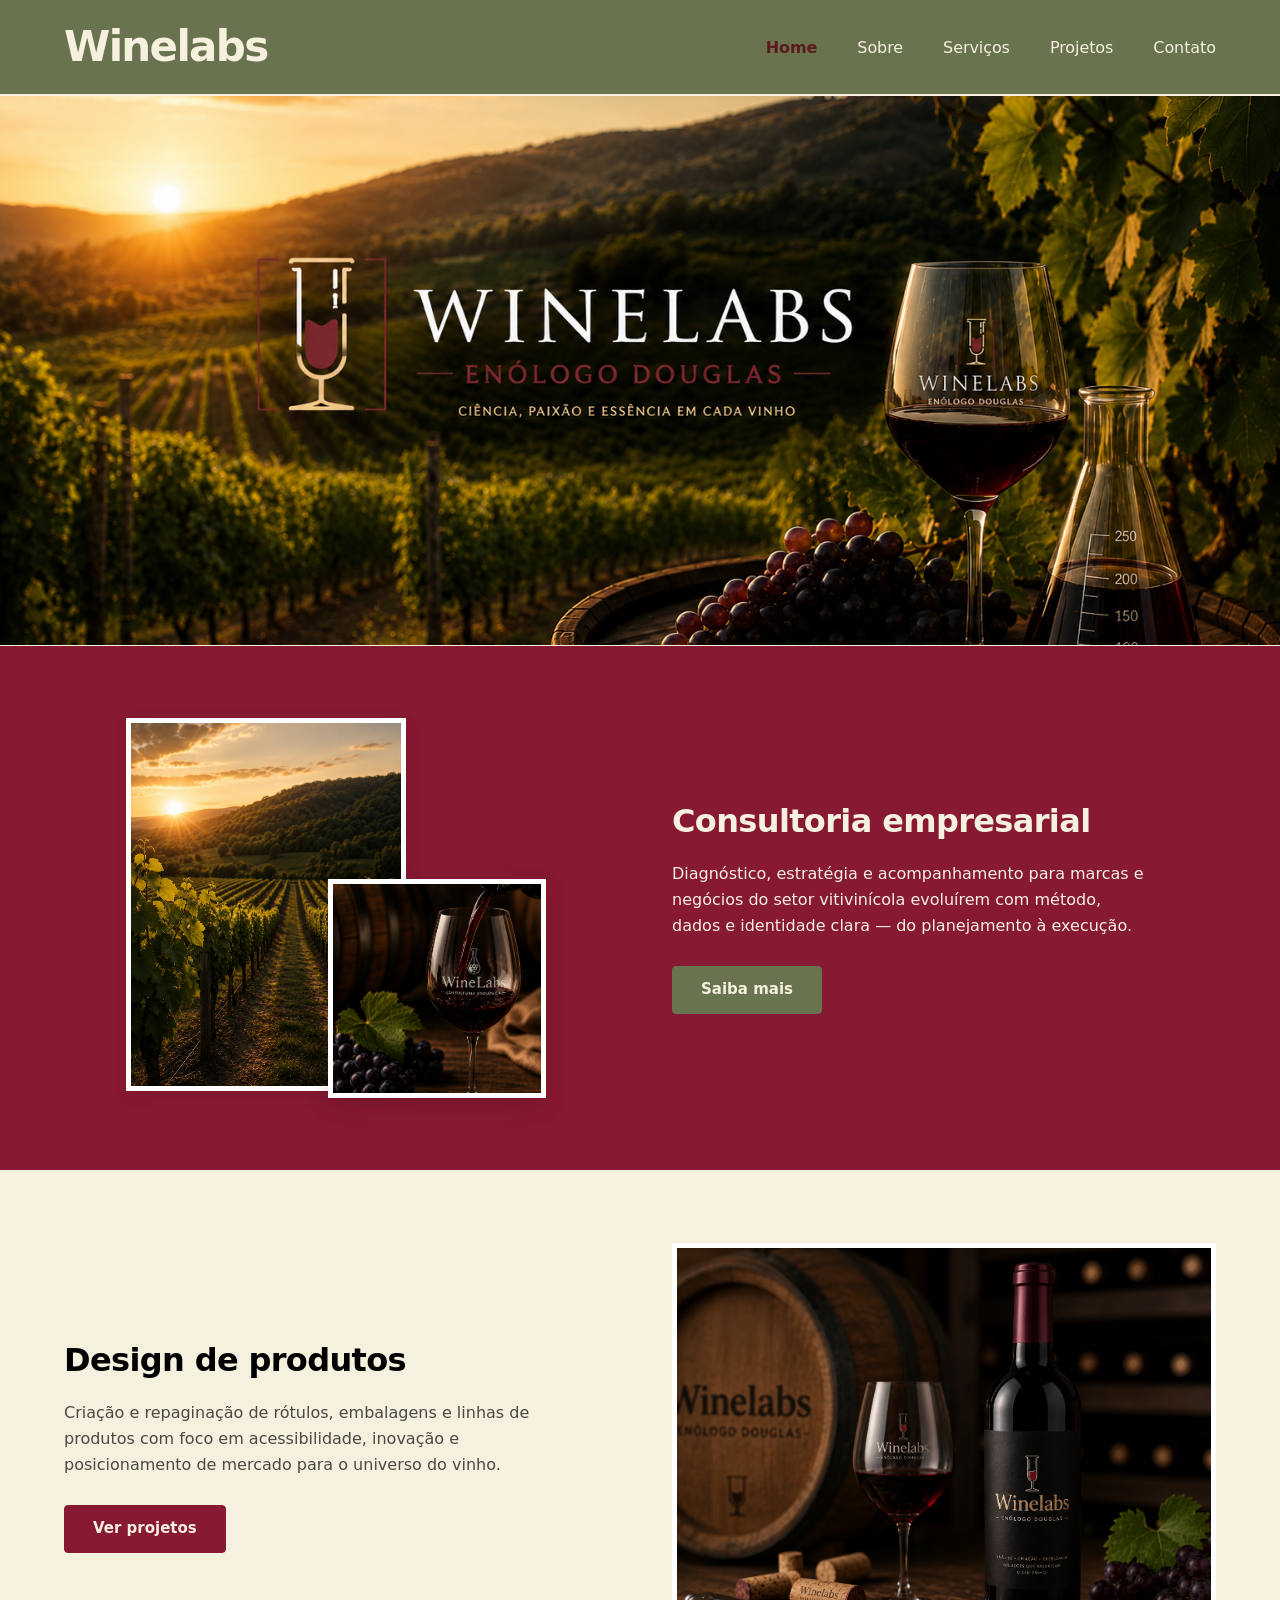
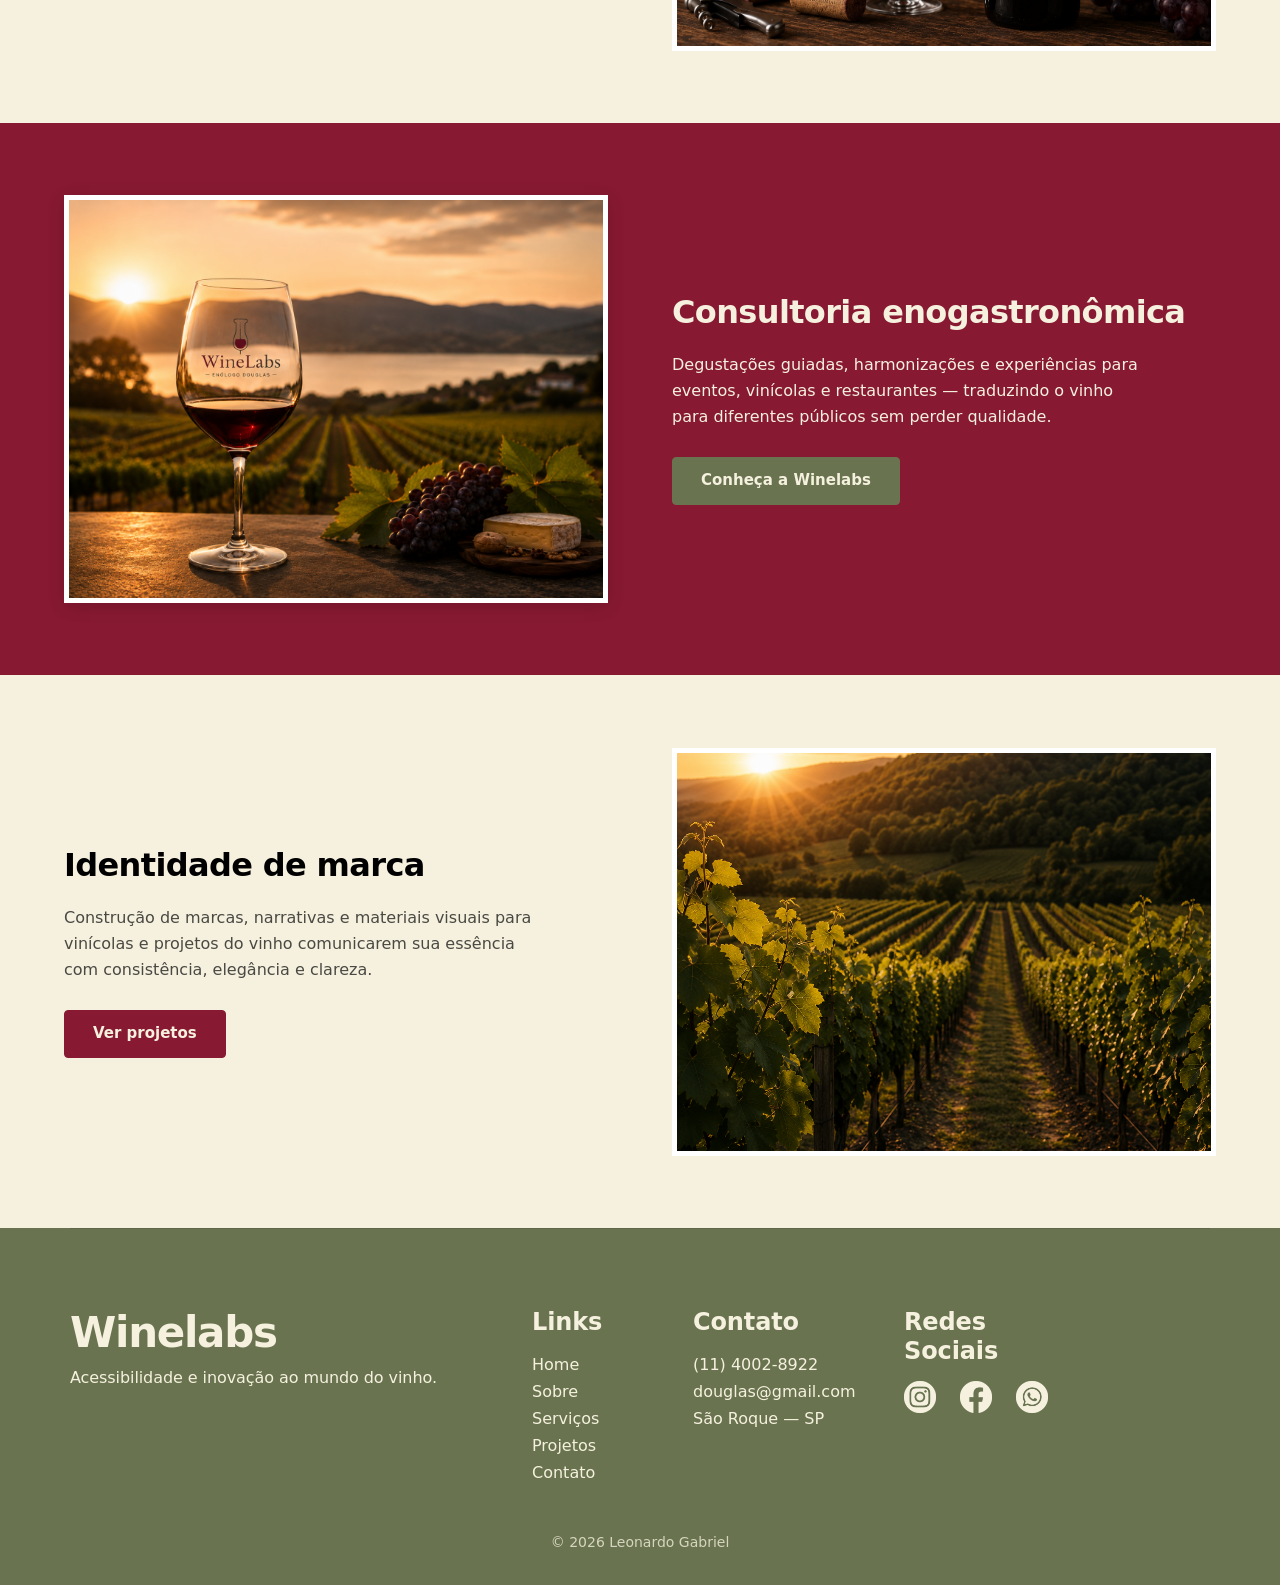
==== index.html @ d9333e01 "Ajustes" ====
<!DOCTYPE html>
<html lang="pt-BR">

<head>
    <meta charset="UTF-8">
    <meta name="viewport" content="width=device-width, initial-scale=1.0">
    
    <title>Winelabs</title>
    <link rel="icon" href="recursos/icones/favicon-winelabs.svg">
    <link rel="stylesheet" href="estilos/geral.css">
    <link rel="stylesheet" href="estilos/cabecalho-rodape.css">
    <link rel="stylesheet" href="estilos/inicio.css">
</head>

<body>
    <header class="cabecalho">
        <h1 class="cabecalho-logo">
            <a href="index.html">Winelabs</a>
        </h1>
        <nav class="cabecalho-menu">
            <ul class="lista-menu">
                <li><a href="index.html" aria-current="page">Home</a></li>
                <li><a href="paginas/sobre.html">Sobre</a></li>
                <li><a href="paginas/servicos.html">Serviços</a></li>
                <li><a href="paginas/projetos.html">Projetos</a></li>
                <li><a href="paginas/contato.html">Contato</a></li>
            </ul>
        </nav>
    </header>

    <main class="conteudo-principal pagina-inicial">
        <figure class="imagem-destaque">
            <img src="recursos/imagens/destaque-vinhedo-winelabs.png"
                alt="Vinhedo ao pôr do sol com taça de vinho, uvas e marca Winelabs">
        </figure>

        <section class="bloco-inicio bloco-vinho">
            <div class="bloco-interno">
                <div class="imagens-sobrepostas">
                    <img class="imagem-fundo" src="recursos/imagens/vinhedo-por-do-sol.png"
                        alt="Paisagem de vinhedos">
                    <img class="imagem-frente" src="recursos/imagens/vinho-tinto-servido-na-taca.png"
                        alt="Vinho tinto sendo servido em uma taça">
                </div>
                <div class="texto-inicio">
                    <h2 class="titulo-inicio">Consultoria empresarial</h2>
                    <p>Diagnóstico, estratégia e acompanhamento para marcas e negócios do setor vitivinícola evoluírem
                        com
                        método, dados e identidade clara — do planejamento à execução.</p>
                    <a href="paginas/servicos.html" class="botao-inicio">Saiba mais</a>
                </div>
            </div>
        </section>

        <section class="bloco-inicio bloco-claro">
            <div class="bloco-interno bloco-invertido">
                <div class="texto-inicio">
                    <h2 class="titulo-inicio">Design de produtos</h2>
                    <p>Criação e repaginação de rótulos, embalagens e linhas de produtos com foco em acessibilidade,
                        inovação e posicionamento de mercado para o universo do vinho.</p>
                    <a href="paginas/projetos.html" class="botao-inicio">Ver projetos</a>
                </div>
                <figure class="imagem-unica">
                    <img src="recursos/imagens/garrafa-cabernet-taca-uvas.png"
                        alt="Garrafa de Cabernet Sauvignon com taça e uvas">
                </figure>
            </div>
        </section>

        <section class="bloco-inicio bloco-vinho">
            <div class="bloco-interno">
                <figure class="imagem-cartao">
                    <img src="recursos/imagens/taca-vinho-vinhedo-harmonizacao.png"
                        alt="Taça de vinho com uvas e queijo diante de um vinhedo">
                </figure>
                <div class="texto-inicio">
                    <h2 class="titulo-inicio">Consultoria enogastronômica</h2>
                    <p>Degustações guiadas, harmonizações e experiências para eventos, vinícolas e restaurantes —
                        traduzindo
                        o vinho para diferentes públicos sem perder qualidade.</p>
                    <a href="paginas/sobre.html" class="botao-inicio">Conheça a Winelabs</a>
                </div>
            </div>
        </section>

        <section class="bloco-inicio bloco-claro">
            <div class="bloco-interno bloco-invertido">
                <div class="texto-inicio">
                    <h2 class="titulo-inicio">Identidade de marca</h2>
                    <p>Construção de marcas, narrativas e materiais visuais para vinícolas e projetos do vinho
                        comunicarem
                        sua essência com consistência, elegância e clareza.</p>
                    <a href="paginas/projetos.html" class="botao-inicio">Ver projetos</a>
                </div>
                <figure class="imagem-unica">
                    <img src="recursos/imagens/vinhedo-por-do-sol.png" alt="Vinhedo ao pôr do sol">
                </figure>
            </div>
        </section>
    </main>

    <footer class="rodape">
        <div class="rodape-estrutura">
            <div class="rodape-conteudo">
                <p class="rodape-texto-empresa">Winelabs</p>
                <p class="rodape-frase">Acessibilidade e inovação ao mundo do vinho.</p>
            </div>

            <div class="rodape-menu">
                <nav class="rodape-coluna coluna-navegacao">
                    <div class="rodape-titulo-coluna">Links</div>
                    <ul class="rodape-lista-coluna">
                        <li><a href="index.html">Home</a></li>
                        <li><a href="paginas/sobre.html">Sobre</a></li>
                        <li><a href="paginas/servicos.html">Serviços</a></li>
                        <li><a href="paginas/projetos.html">Projetos</a></li>
                        <li><a href="paginas/contato.html">Contato</a></li>
                    </ul>
                </nav>

                <div class="rodape-coluna coluna-contato">
                    <div class="rodape-titulo-coluna">Contato</div>
                    <ul class="rodape-lista-coluna">
                        <li><a href="tel:+551140028922">(11) 4002-8922</a></li>
                        <li><a href="mailto:douglas@gmail.com">douglas@gmail.com</a></li>
                        <li>São Roque — SP</li>
                    </ul>
                </div>
                <div class="rodape-coluna coluna-redes">
                    <div class="rodape-titulo-coluna">Redes Sociais</div>
                    <div class="redes-sociais">
                        <a href="https://www.instagram.com/" target="_blank"
                            class="rede-social">
                            <img src="recursos/icones/instagram.png" alt="">
                        </a>
                        <a href="https://www.facebook.com/" target="_blank"
                            class="rede-social">
                            <img src="recursos/icones/facebook.png" alt="">
                        </a>
                        <a href="https://wa.me/5511999999999" target="_blank"
                            class="rede-social">
                            <img src="recursos/icones/whatsapp.png" alt="">
                        </a>
                    </div>
                </div>
            </div>
        </div>
        <p class="rodape-credito">&copy; 2026 Leonardo Gabriel</p>
    </footer>

</body>

</html>
---- estilos/geral.css ----
* {
    box-sizing: border-box;
    margin: 0;
    padding: 0;
}

body {
    font-family: system-ui, -apple-system, "Segoe UI", Roboto, "Helvetica Neue", Arial, sans-serif;
    color: #000000;
    line-height: 1.45;
    background-color: #F5F1DE;
}

.conteudo-principal {
    min-height: calc(100vh - 200px);
    display: flex;
    align-items: center;
    justify-content: center;
    padding: 40px 20px;
}
---- estilos/cabecalho-rodape.css ----
.cabecalho {
    display: flex;
    gap: 34px;
    align-items: center;
    padding: 24px 64px;
    width: 100%;
    border-bottom: 2px solid #F5F1DE;
    background-color: #697350;
    color: #F5F1DE;
}

.cabecalho-logo {
    flex: 1 0 0;
    font-weight: 900;
    font-size: 42px;
    letter-spacing: -1.68px;
    min-width: 0;
    line-height: 1.1;
}

.cabecalho-logo a {
    color: inherit;
    text-decoration: none;
}

.cabecalho-menu {
    flex-shrink: 0;
}

.lista-menu {
    display: flex;
    flex-wrap: wrap;
    gap: 40px;
    align-items: center;
    list-style: none;
    font-weight: 500;
    font-size: 16px;
    letter-spacing: -0.08px;
}

.lista-menu a {
    color: inherit;
    text-decoration: none;
    line-height: 1.45;
}

.lista-menu a:hover {
    color: #5c1a1a;
}

.lista-menu a[aria-current='page'] {
    font-weight: 600;
    color: #5c1a1a;
}

.rodape {
    display: flex;
    flex-direction: column;
    align-items: center;
    justify-content: center;
    gap: 48px;
    padding-bottom: 32px;
    padding-left: 64px;
    padding-right: 64px;
    width: 100%;
    background-color: #697350;
}

.rodape-estrutura {
    display: flex;
    flex: 0 1 auto;
    gap: 83px;
    align-items: flex-start;
    justify-content: center;
    width: fit-content;
    max-width: 100%;
    margin: 0 auto;
    padding-top: 80px;
    position: relative;
}

.rodape-estrutura::before {
    content: '';
    position: absolute;
    top: 0;
    left: 0;
    right: 0;
    bottom: 0;
    border-top: 1px solid #0000001A;
    pointer-events: none;
}

.rodape-conteudo {
    display: flex;
    flex-direction: column;
    gap: 8px;
    align-items: flex-start;
    flex-shrink: 0;
    width: 379px;
    min-height: 100px;
}

.rodape-texto-empresa {
    font-weight: 600;
    font-size: 42px;
    color: #F5F1DE;
    letter-spacing: -1.28px;
    line-height: 1.2;
}

.rodape-frase {
    font-weight: 500;
    font-size: 16px;
    color: #F5F1DE;
    letter-spacing: -0.08px;
    line-height: 1.45;
}

.rodape-credito {
    font-weight: 500;
    font-size: 14px;
    color: rgba(245, 241, 222, 0.78);
    text-align: center;
    line-height: 1.45;
}

.rodape-menu {
    display: flex;
    gap: 31px;
    align-items: flex-start;
    flex-shrink: 0;
    width: 678px;
}

.rodape-coluna {
    display: flex;
    flex-direction: column;
    gap: 8px;
    align-items: flex-start;
    flex-shrink: 0;
}

.rodape-coluna.coluna-navegacao {
    width: 130px;
}

.rodape-coluna.coluna-contato {
    width: 180px;
    font-style: normal;
}

.rodape-coluna.coluna-redes {
    width: 150px;
}

.rodape-titulo-coluna {
    font-size: 24px;
    font-weight: 600;
    color: #F5F1DE;
    letter-spacing: -0.12px;
    padding-bottom: 8px;
    line-height: 1.2;
}

.rodape-lista-coluna {
    list-style: none;
    display: flex;
    flex-direction: column;
    gap: 4px;
    width: 100%;
}

.rodape-lista-coluna a {
    color: #F5F1DE;
    text-decoration: none;
    font-weight: 500;
    font-size: 16px;
    line-height: 1.45;
}

.rodape-lista-coluna a:hover {
    color: #5c1a1a;
}

.rodape-lista-coluna li {
    font-size: 16px;
    color: #F5F1DE;
    font-weight: 500;
    line-height: 1.45;
}

.redes-sociais {
    display: flex;
    gap: 24px;
    align-items: center;
}

.rede-social {
    position: relative;
    flex-shrink: 0;
    width: 32px;
    height: 32px;
    display: inline-block;
}

.rede-social img {
    width: 100%;
    height: 100%;
    object-fit: contain;
}

@media (max-width: 900px) {
    .cabecalho {
        flex-wrap: wrap;
        gap: 18px;
        padding: 20px 32px;
    }

    .cabecalho-logo {
        font-size: 36px;
        width: 100%;
        text-align: center;
    }

    .cabecalho-menu {
        width: 100%;
    }

    .lista-menu {
        flex-wrap: wrap;
        justify-content: center;
        gap: 18px;
        width: 100%;
    }

    .rodape {
        padding-left: 32px;
        padding-right: 32px;
        gap: 40px;
    }

    .rodape-estrutura {
        flex-direction: column;
        gap: 40px;
        align-items: center;
        width: 100%;
        padding-top: 56px;
    }

    .rodape-conteudo {
        width: 100%;
        max-width: 560px;
        align-items: center;
        text-align: center;
    }

    .rodape-menu {
        flex-direction: column;
        width: 100%;
        gap: 32px;
        align-items: center;
    }

    .rodape-coluna {
        width: 100%;
        align-items: center;
        text-align: center;
    }

    .rodape-coluna.coluna-navegacao,
    .rodape-coluna.coluna-contato,
    .rodape-coluna.coluna-redes {
        width: 100%;
    }
}

@media (max-width: 640px) {
    .cabecalho {
        padding: 16px 20px;
    }

    .cabecalho-logo {
        font-size: 28px;
    }

    .lista-menu {
        gap: 12px;
    }

    .rodape {
        padding-bottom: 24px;
    }

    .rodape-estrutura {
        padding-top: 40px;
    }

    .redes-sociais {
        gap: 16px;
    }

    .rede-social {
        width: 28px;
        height: 28px;
    }
}
---- estilos/inicio.css ----
.pagina-inicial {
    flex-direction: column;
    align-items: stretch;
    justify-content: flex-start;
    padding: 0;
    min-height: auto;
    gap: 0;
}

.imagem-destaque {
    width: 100%;
    margin: 0;
    border-bottom: 1px solid #F5F1DE;
    user-select: none;
    -webkit-user-select: none;
}

.imagem-destaque img {
    display: block;
    width: 100%;
    height: auto;
    aspect-ratio: 21 / 9;
    object-fit: cover;
    object-position: center 58%;
    -webkit-user-drag: none;
}

.bloco-inicio {
    width: 100%;
    padding: 72px 64px;
}

.bloco-vinho {
    background: #871932;
    border-bottom: 1px solid #F5F1DE;
}

.bloco-vinho .texto-inicio h2,
.bloco-vinho .texto-inicio p {
    color: #F5F1DE;
}

.bloco-claro .botao-inicio {
    background: #871932;
    color: #F5F1DE;
    border: 1px solid #871932;
}

.bloco-claro .botao-inicio:hover {
    background: #4a1515;
    border-color: #4a1515;
    color: #F5F1DE;
}

.bloco-vinho .botao-inicio {
    background: #697350;
    color: #F5F1DE;
    border: 1px solid #697350;
}

.bloco-vinho .botao-inicio:hover {
    background: #556042;
    border-color: #556042;
    color: #F5F1DE;
}

.bloco-vinho .imagem-frente {
    border-color: #ffffff;
}

.bloco-vinho .imagem-cartao {
    background: #ffffff;
    box-shadow: 0 4px 16px rgba(0, 0, 0, 0.15);
}

.bloco-claro {
    background: #F5F1DE;
}

.bloco-interno {
    display: grid;
    grid-template-columns: 1fr 1fr;
    gap: 64px;
    align-items: center;
    max-width: 1200px;
    margin: 0 auto;
}

.bloco-invertido .texto-inicio {
    order: -1;
}

.texto-inicio h2,
.texto-inicio .titulo-inicio {
    font-size: 32px;
    font-weight: 700;
    line-height: 1.25;
    margin-bottom: 20px;
    letter-spacing: -0.02em;
}

.texto-inicio p {
    font-size: 16px;
    line-height: 1.6;
    color: #000000B3;
    margin-bottom: 28px;
    max-width: 480px;
}

.botao-inicio {
    display: inline-block;
    padding: 12px 28px;
    font-family: system-ui, -apple-system, "Segoe UI", Roboto, "Helvetica Neue", Arial, sans-serif;
    font-size: 15px;
    font-weight: 600;
    text-decoration: none;
    border-radius: 4px;
    transition: background 0.2s, color 0.2s, border-color 0.2s;
}

.imagens-sobrepostas {
    position: relative;
    min-height: 380px;
    max-width: 420px;
    justify-self: center;
    width: 100%;
}

.imagem-fundo {
    display: block;
    width: 72%;
    max-width: 280px;
    aspect-ratio: 3 / 4;
    object-fit: cover;
    background: #d8d8d8;
    border: 5px solid #ffffff;
    box-shadow: 0 4px 16px rgba(0, 0, 0, 0.08);
}

.imagem-frente {
    position: absolute;
    right: 0;
    bottom: 0;
    width: 52%;
    max-width: 220px;
    aspect-ratio: 1;
    object-fit: cover;
    background: #d0d0d0;
    border: 5px solid #ffffff;
    box-shadow: 0 8px 24px rgba(0, 0, 0, 0.12);
}

.imagem-unica {
    margin: 0;
    background: #ffffff;
    border: 5px solid #ffffff;
    aspect-ratio: 4 / 3;
    display: flex;
    align-items: center;
    justify-content: center;
    overflow: hidden;
}

.imagem-unica img {
    width: 100%;
    height: 100%;
    object-fit: cover;
}

.imagem-cartao {
    margin: 0;
    background: #ffffff;
    border: 5px solid #ffffff;
    box-shadow: 0 2px 12px rgba(0, 0, 0, 0.06);
    aspect-ratio: 4 / 3;
    display: flex;
    align-items: center;
    justify-content: center;
    overflow: hidden;
}

.imagem-cartao img {
    width: 100%;
    height: 100%;
    object-fit: cover;
    object-position: center 42%;
}

@media (max-width: 900px) {
    .bloco-inicio {
        padding: 48px 32px;
    }

    .bloco-interno {
        grid-template-columns: 1fr;
        gap: 40px;
    }

    .bloco-invertido .texto-inicio {
        order: 0;
    }

    .imagens-sobrepostas {
        min-height: 320px;
        max-width: 420px;
    }

    .texto-inicio p {
        max-width: none;
    }
}

@media (max-width: 640px) {
    .bloco-inicio {
        padding: 40px 20px;
    }

    .texto-inicio h2,
    .texto-inicio .titulo-inicio {
        font-size: 26px;
    }
}
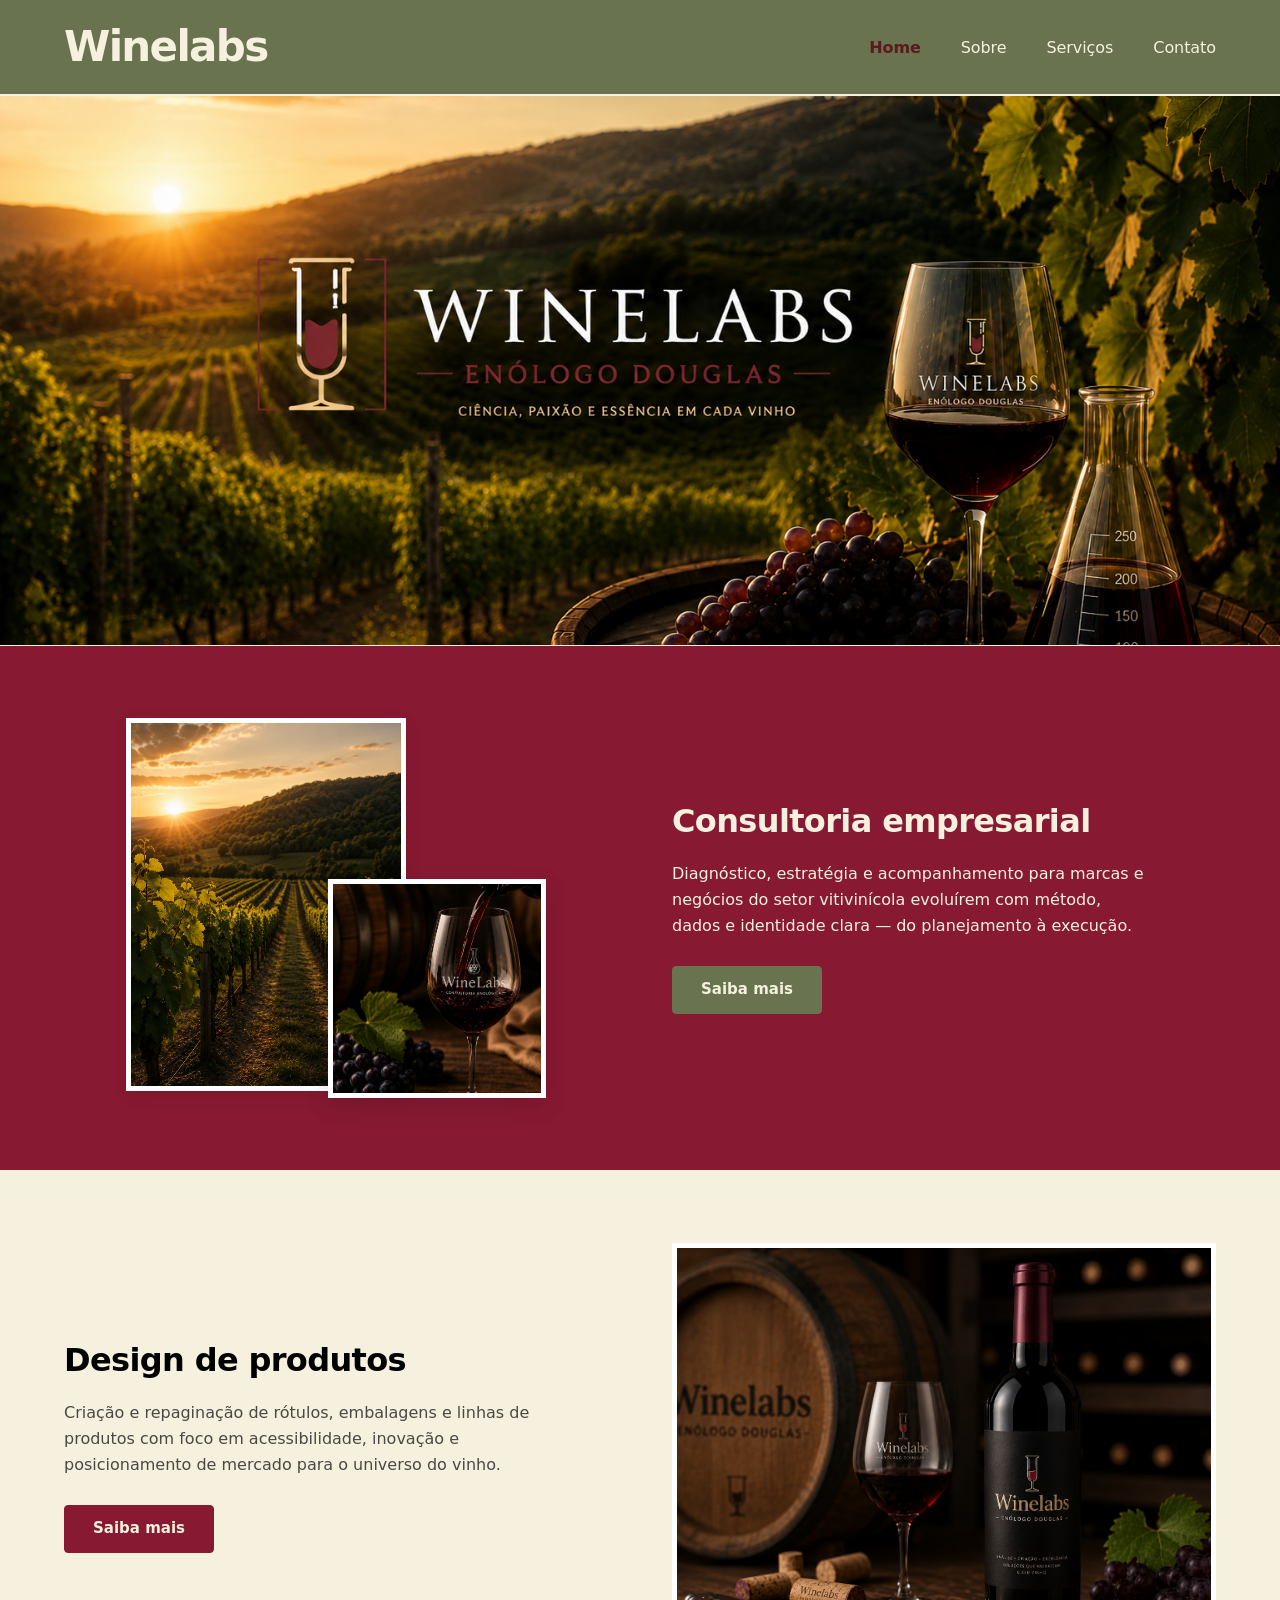
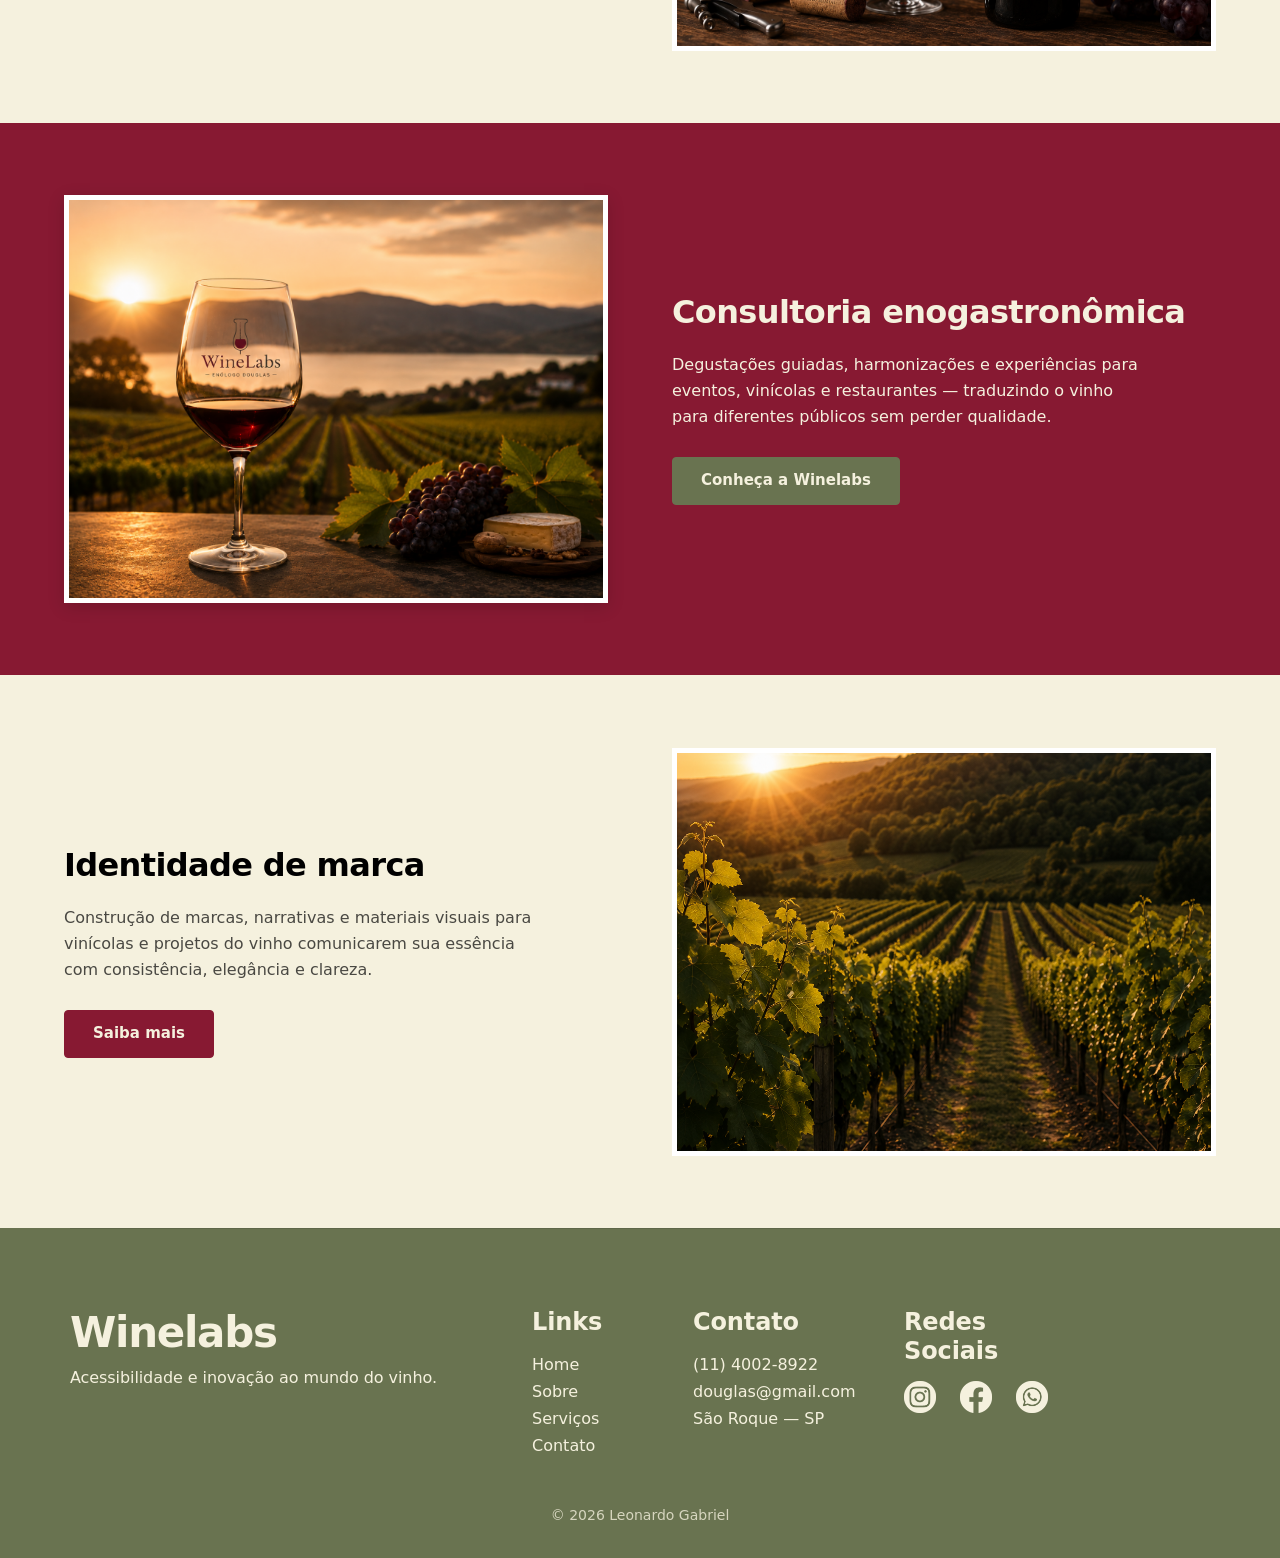
==== commit 92471af9: "Ajustes" ====
--- a/index.html
+++ b/index.html
@@ -4,7 +4,6 @@
 <head>
     <meta charset="UTF-8">
     <meta name="viewport" content="width=device-width, initial-scale=1.0">
-    
     <title>Winelabs</title>
     <link rel="icon" href="recursos/icones/favicon-winelabs.svg">
     <link rel="stylesheet" href="estilos/geral.css">
@@ -22,7 +21,6 @@
                 <li><a href="index.html" aria-current="page">Home</a></li>
                 <li><a href="paginas/sobre.html">Sobre</a></li>
                 <li><a href="paginas/servicos.html">Serviços</a></li>
-                <li><a href="paginas/projetos.html">Projetos</a></li>
                 <li><a href="paginas/contato.html">Contato</a></li>
             </ul>
         </nav>
@@ -58,7 +56,7 @@
                     <h2 class="titulo-inicio">Design de produtos</h2>
                     <p>Criação e repaginação de rótulos, embalagens e linhas de produtos com foco em acessibilidade,
                         inovação e posicionamento de mercado para o universo do vinho.</p>
-                    <a href="paginas/projetos.html" class="botao-inicio">Ver projetos</a>
+                    <a href="paginas/servicos.html" class="botao-inicio">Saiba mais</a>
                 </div>
                 <figure class="imagem-unica">
                     <img src="recursos/imagens/garrafa-cabernet-taca-uvas.png"
@@ -90,7 +88,7 @@
                     <p>Construção de marcas, narrativas e materiais visuais para vinícolas e projetos do vinho
                         comunicarem
                         sua essência com consistência, elegância e clareza.</p>
-                    <a href="paginas/projetos.html" class="botao-inicio">Ver projetos</a>
+                    <a href="paginas/servicos.html" class="botao-inicio">Saiba mais</a>
                 </div>
                 <figure class="imagem-unica">
                     <img src="recursos/imagens/vinhedo-por-do-sol.png" alt="Vinhedo ao pôr do sol">
@@ -113,7 +111,6 @@
                         <li><a href="index.html">Home</a></li>
                         <li><a href="paginas/sobre.html">Sobre</a></li>
                         <li><a href="paginas/servicos.html">Serviços</a></li>
-                        <li><a href="paginas/projetos.html">Projetos</a></li>
                         <li><a href="paginas/contato.html">Contato</a></li>
                     </ul>
                 </nav>
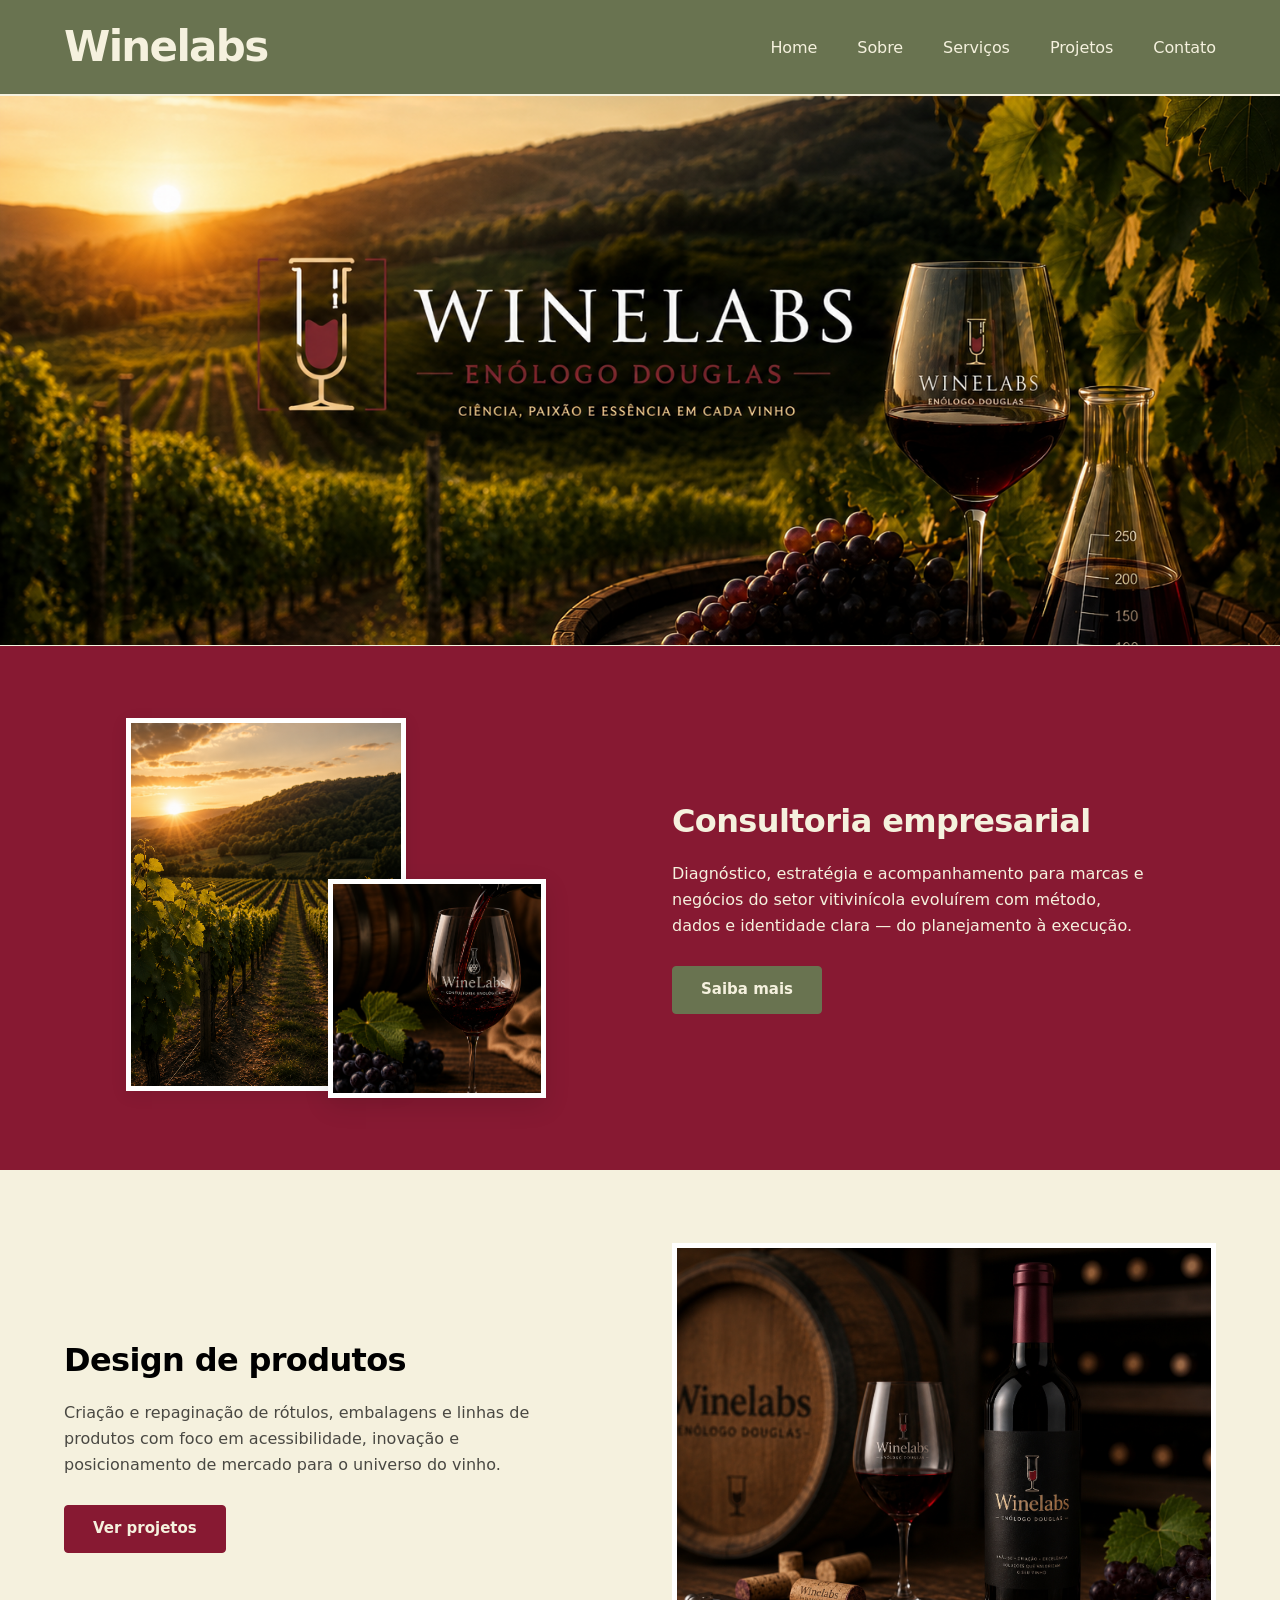
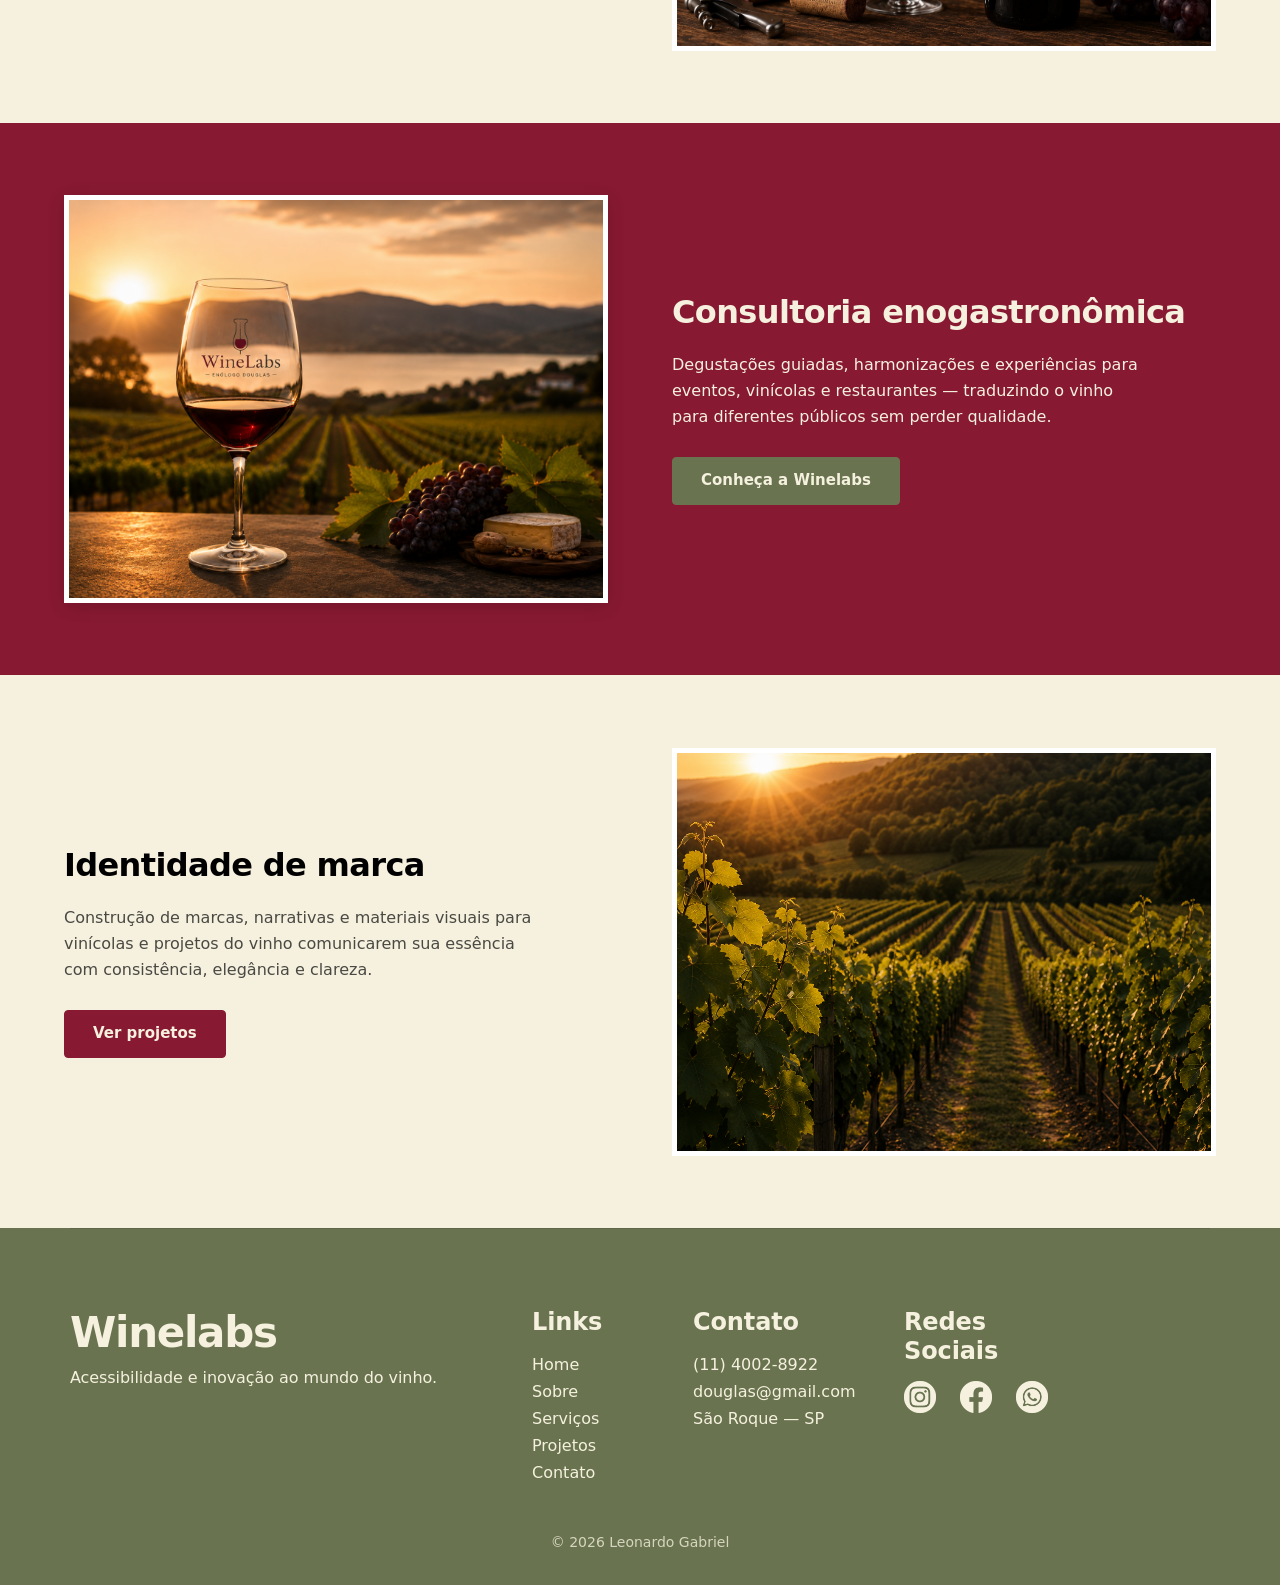
==== commit 4a2f08b6: "Atualização de imagens e textos" ====
--- a/index.html
+++ b/index.html
@@ -4,6 +4,7 @@
 <head>
     <meta charset="UTF-8">
     <meta name="viewport" content="width=device-width, initial-scale=1.0">
+    
     <title>Winelabs</title>
     <link rel="icon" href="recursos/icones/favicon-winelabs.svg">
     <link rel="stylesheet" href="estilos/geral.css">
@@ -18,9 +19,10 @@
         </h1>
         <nav class="cabecalho-menu">
             <ul class="lista-menu">
-                <li><a href="index.html" aria-current="page">Home</a></li>
+                <li><a href="index.html">Home</a></li>
                 <li><a href="paginas/sobre.html">Sobre</a></li>
                 <li><a href="paginas/servicos.html">Serviços</a></li>
+                <li><a href="paginas/projetos.html">Projetos</a></li>
                 <li><a href="paginas/contato.html">Contato</a></li>
             </ul>
         </nav>
@@ -56,7 +58,7 @@
                     <h2 class="titulo-inicio">Design de produtos</h2>
                     <p>Criação e repaginação de rótulos, embalagens e linhas de produtos com foco em acessibilidade,
                         inovação e posicionamento de mercado para o universo do vinho.</p>
-                    <a href="paginas/servicos.html" class="botao-inicio">Saiba mais</a>
+                    <a href="paginas/projetos.html" class="botao-inicio">Ver projetos</a>
                 </div>
                 <figure class="imagem-unica">
                     <img src="recursos/imagens/garrafa-cabernet-taca-uvas.png"
@@ -88,7 +90,7 @@
                     <p>Construção de marcas, narrativas e materiais visuais para vinícolas e projetos do vinho
                         comunicarem
                         sua essência com consistência, elegância e clareza.</p>
-                    <a href="paginas/servicos.html" class="botao-inicio">Saiba mais</a>
+                    <a href="paginas/projetos.html" class="botao-inicio">Ver projetos</a>
                 </div>
                 <figure class="imagem-unica">
                     <img src="recursos/imagens/vinhedo-por-do-sol.png" alt="Vinhedo ao pôr do sol">
@@ -111,6 +113,7 @@
                         <li><a href="index.html">Home</a></li>
                         <li><a href="paginas/sobre.html">Sobre</a></li>
                         <li><a href="paginas/servicos.html">Serviços</a></li>
+                        <li><a href="paginas/projetos.html">Projetos</a></li>
                         <li><a href="paginas/contato.html">Contato</a></li>
                     </ul>
                 </nav>
@@ -147,4 +150,4 @@
 
 </body>
 
-</html>
+</html>
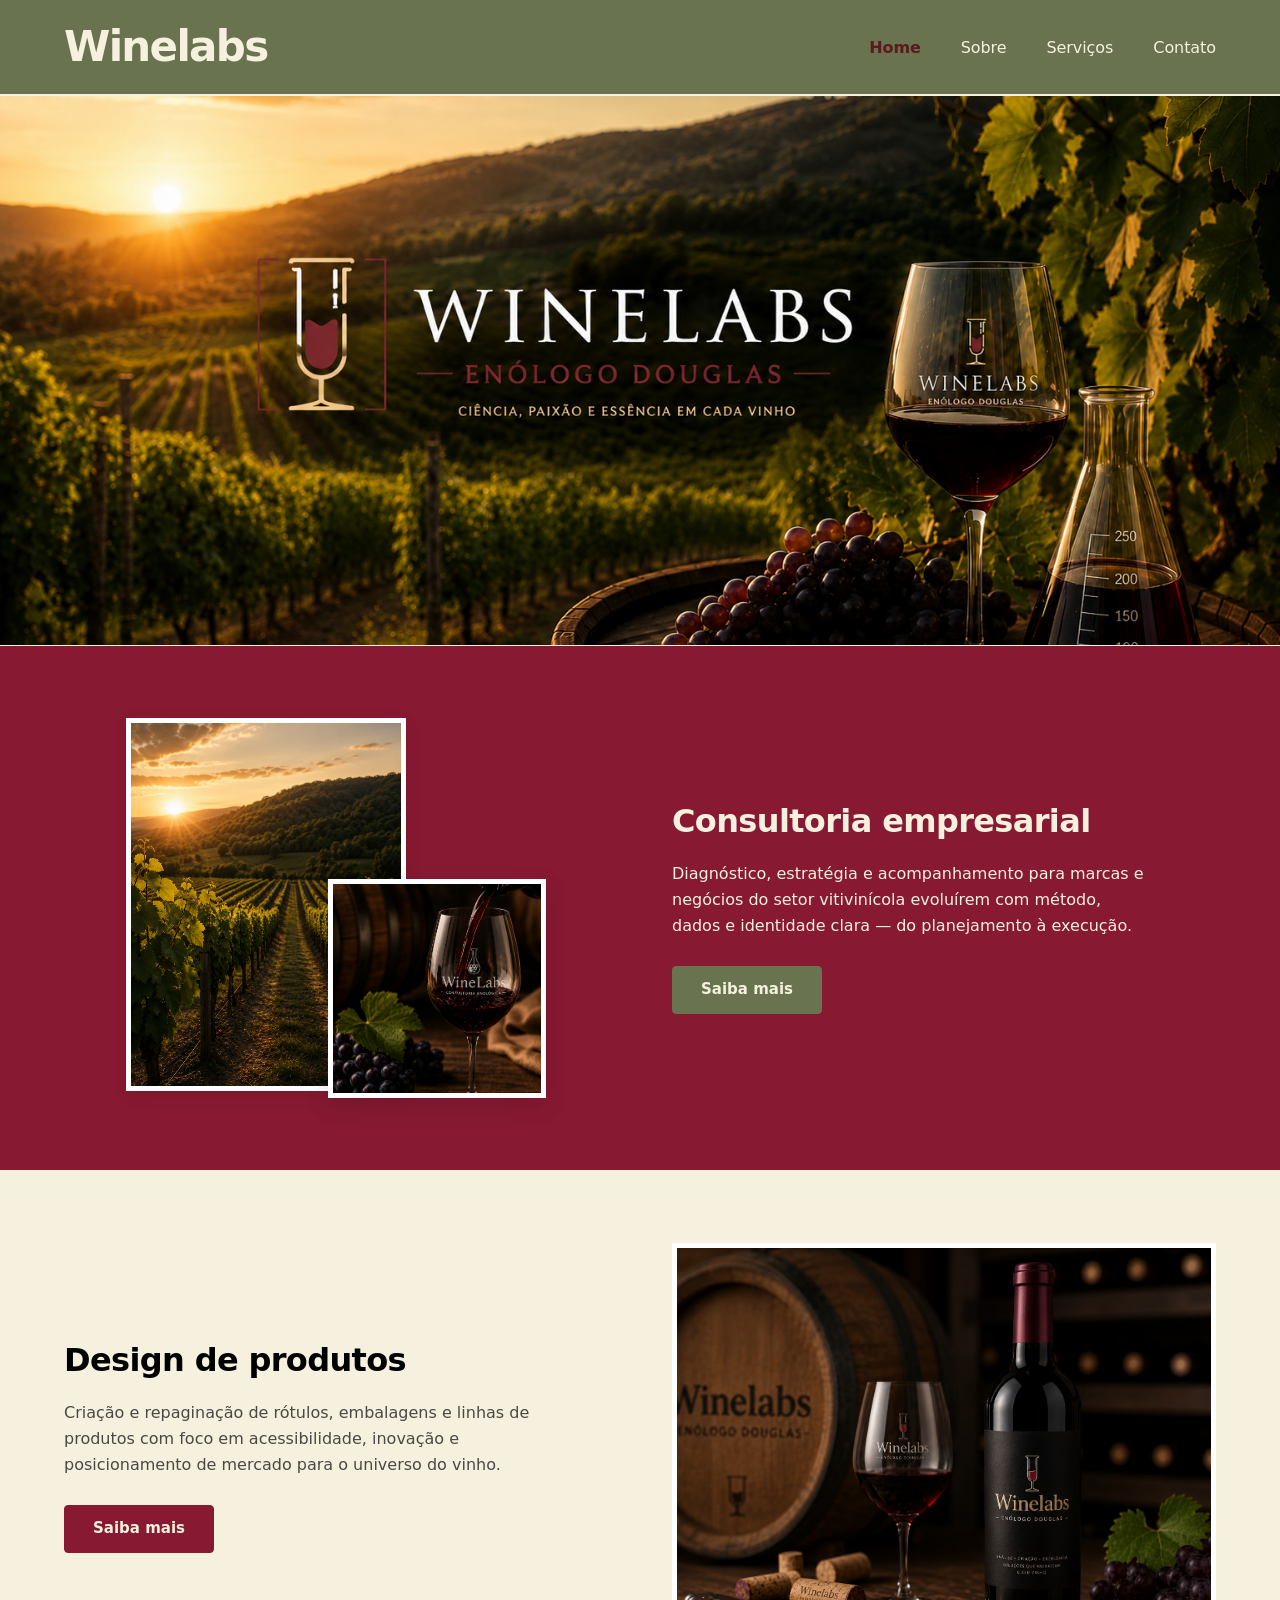
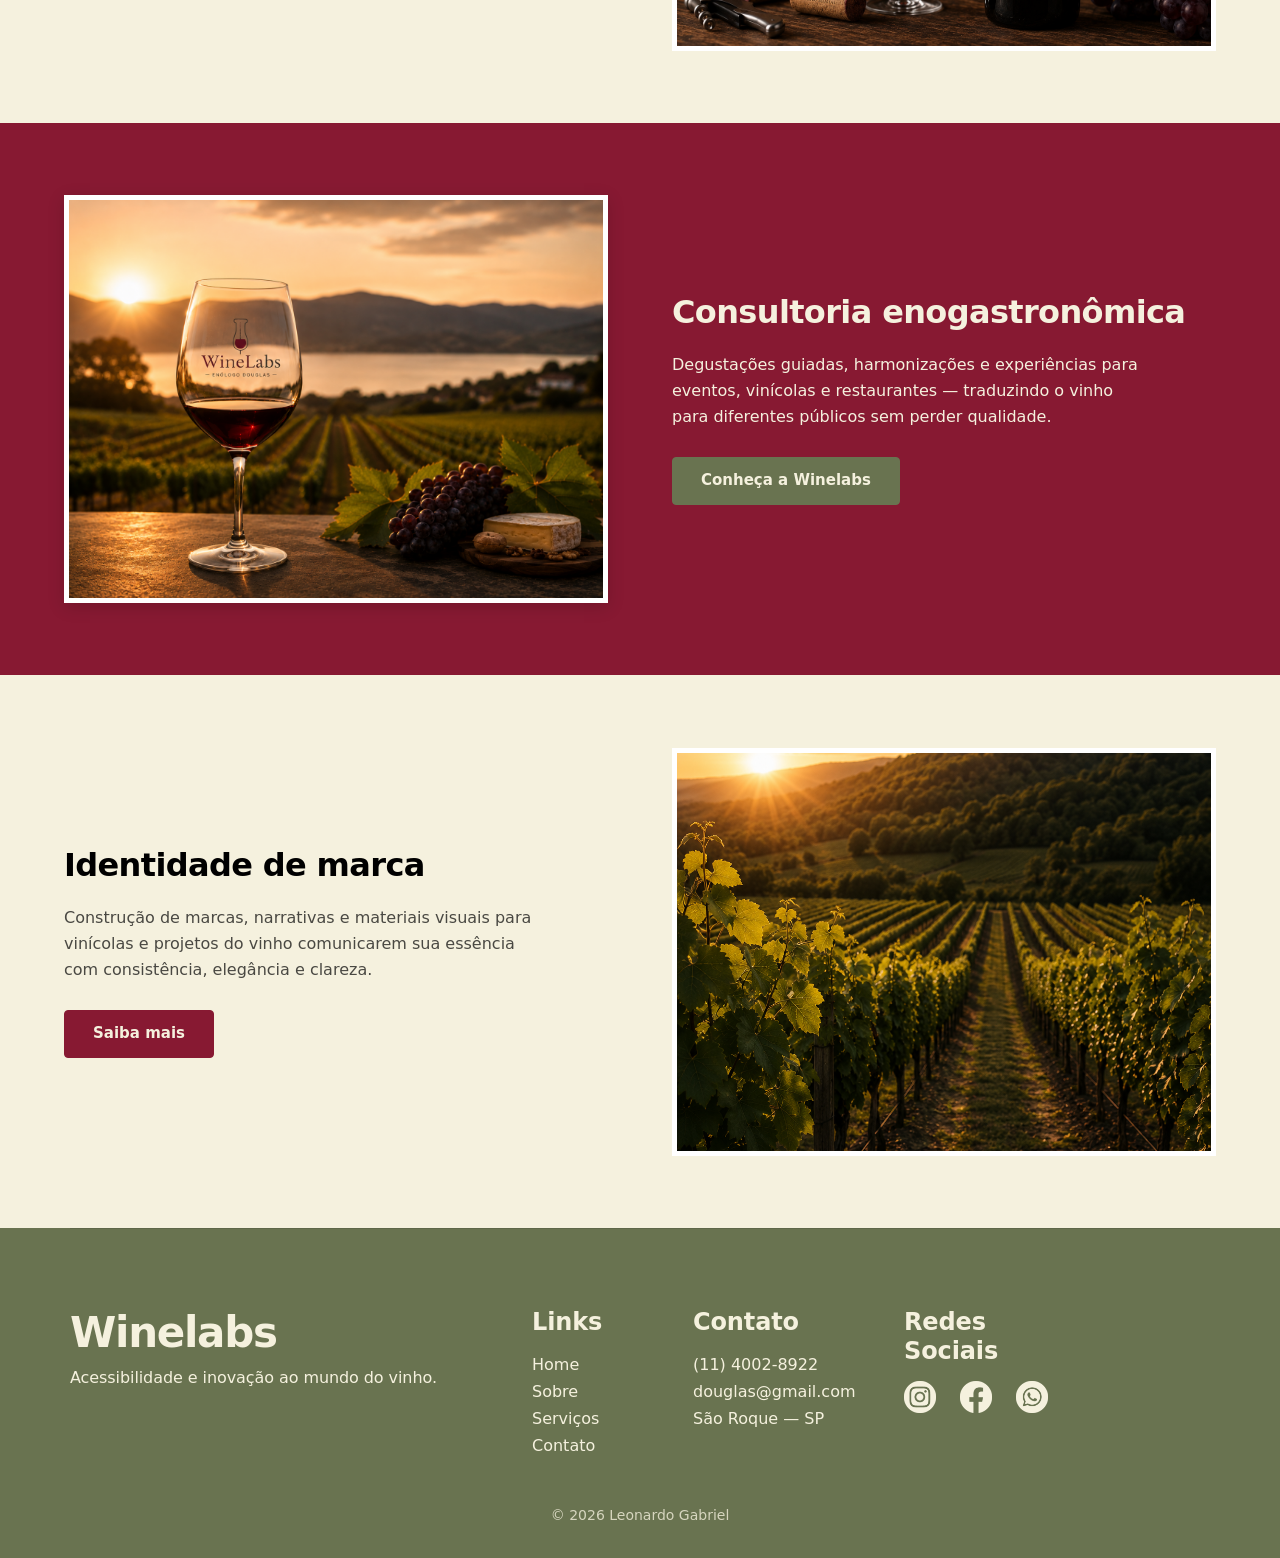
==== commit c2141f1e: "Merge branch 'feature/apresentacao' into feature/pagina-servicos" ====
--- a/index.html
+++ b/index.html
@@ -4,7 +4,6 @@
 <head>
     <meta charset="UTF-8">
     <meta name="viewport" content="width=device-width, initial-scale=1.0">
-    
     <title>Winelabs</title>
     <link rel="icon" href="recursos/icones/favicon-winelabs.svg">
     <link rel="stylesheet" href="estilos/geral.css">
@@ -19,10 +18,9 @@
         </h1>
         <nav class="cabecalho-menu">
             <ul class="lista-menu">
-                <li><a href="index.html">Home</a></li>
+                <li><a href="index.html" aria-current="page">Home</a></li>
                 <li><a href="paginas/sobre.html">Sobre</a></li>
                 <li><a href="paginas/servicos.html">Serviços</a></li>
-                <li><a href="paginas/projetos.html">Projetos</a></li>
                 <li><a href="paginas/contato.html">Contato</a></li>
             </ul>
         </nav>
@@ -58,7 +56,7 @@
                     <h2 class="titulo-inicio">Design de produtos</h2>
                     <p>Criação e repaginação de rótulos, embalagens e linhas de produtos com foco em acessibilidade,
                         inovação e posicionamento de mercado para o universo do vinho.</p>
-                    <a href="paginas/projetos.html" class="botao-inicio">Ver projetos</a>
+                    <a href="paginas/servicos.html" class="botao-inicio">Saiba mais</a>
                 </div>
                 <figure class="imagem-unica">
                     <img src="recursos/imagens/garrafa-cabernet-taca-uvas.png"
@@ -90,7 +88,7 @@
                     <p>Construção de marcas, narrativas e materiais visuais para vinícolas e projetos do vinho
                         comunicarem
                         sua essência com consistência, elegância e clareza.</p>
-                    <a href="paginas/projetos.html" class="botao-inicio">Ver projetos</a>
+                    <a href="paginas/servicos.html" class="botao-inicio">Saiba mais</a>
                 </div>
                 <figure class="imagem-unica">
                     <img src="recursos/imagens/vinhedo-por-do-sol.png" alt="Vinhedo ao pôr do sol">
@@ -113,7 +111,6 @@
                         <li><a href="index.html">Home</a></li>
                         <li><a href="paginas/sobre.html">Sobre</a></li>
                         <li><a href="paginas/servicos.html">Serviços</a></li>
-                        <li><a href="paginas/projetos.html">Projetos</a></li>
                         <li><a href="paginas/contato.html">Contato</a></li>
                     </ul>
                 </nav>
@@ -150,4 +147,4 @@
 
 </body>
 
-</html>+</html>
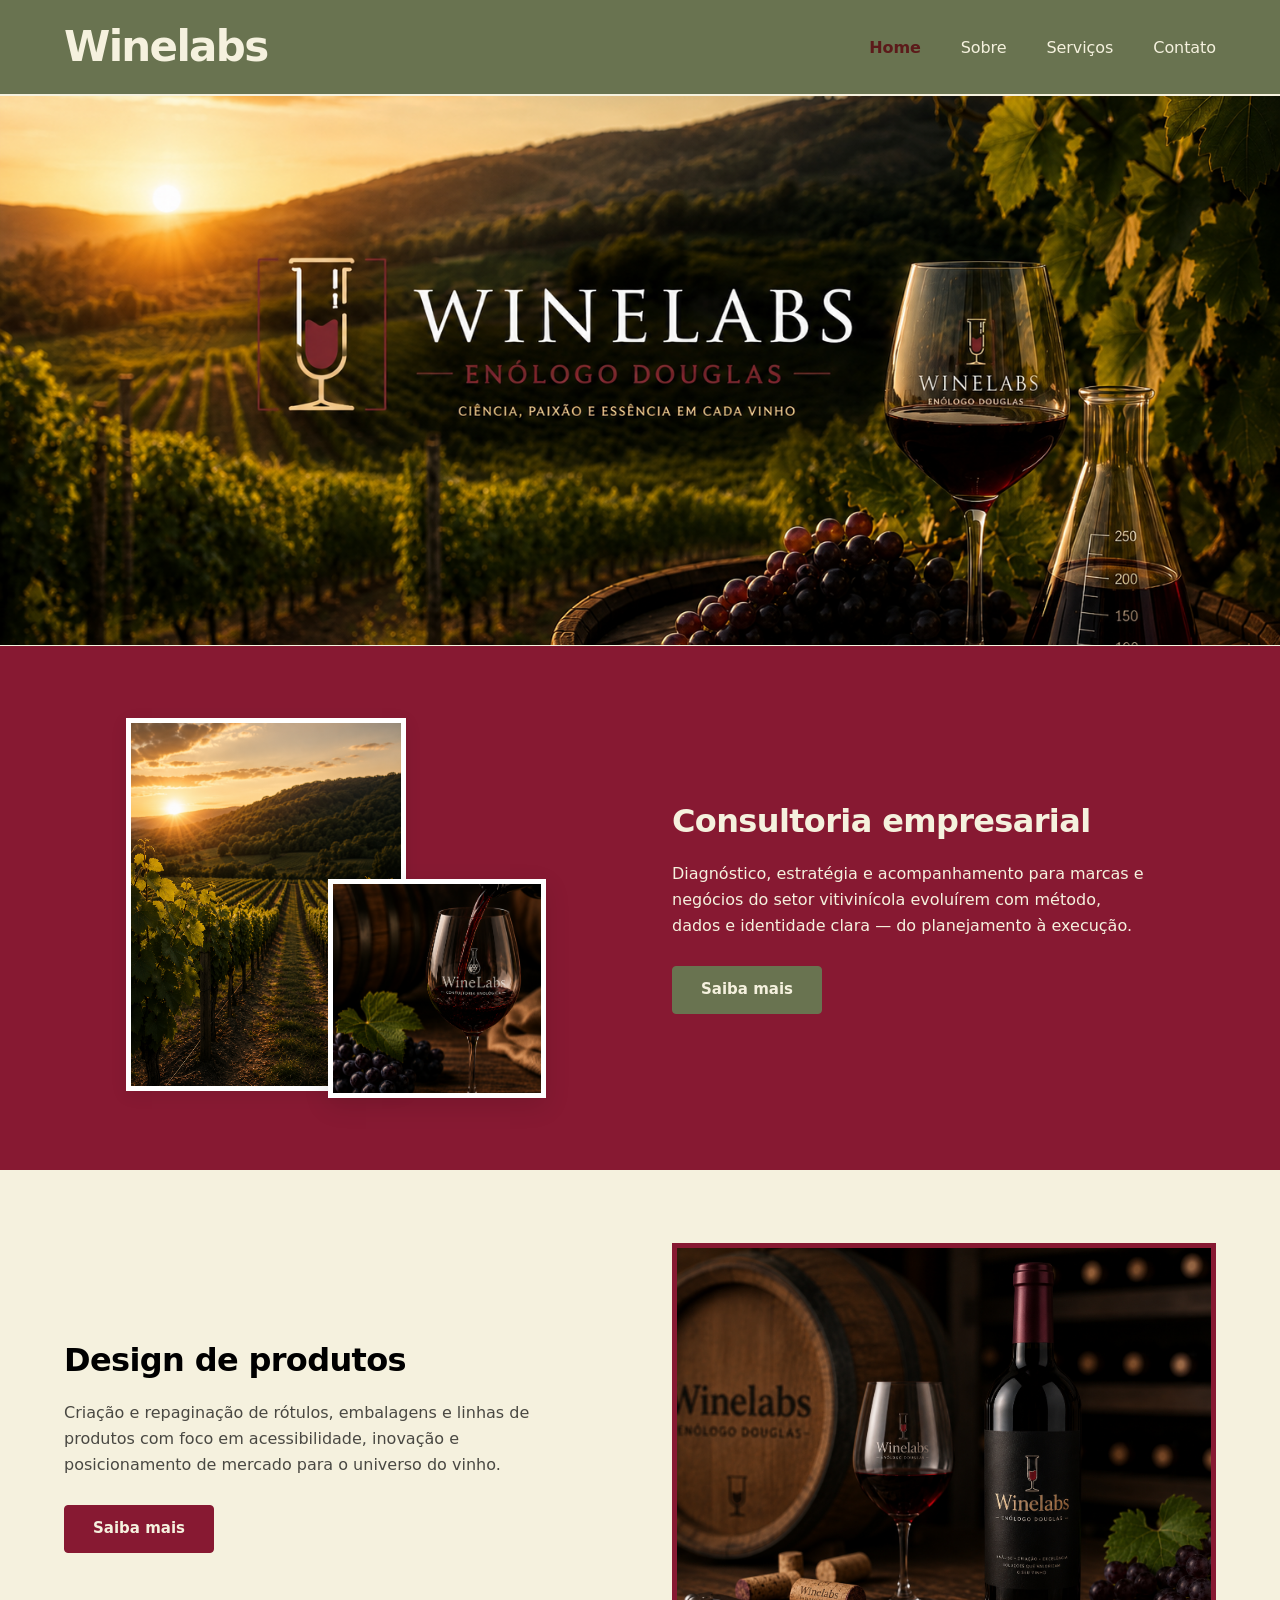
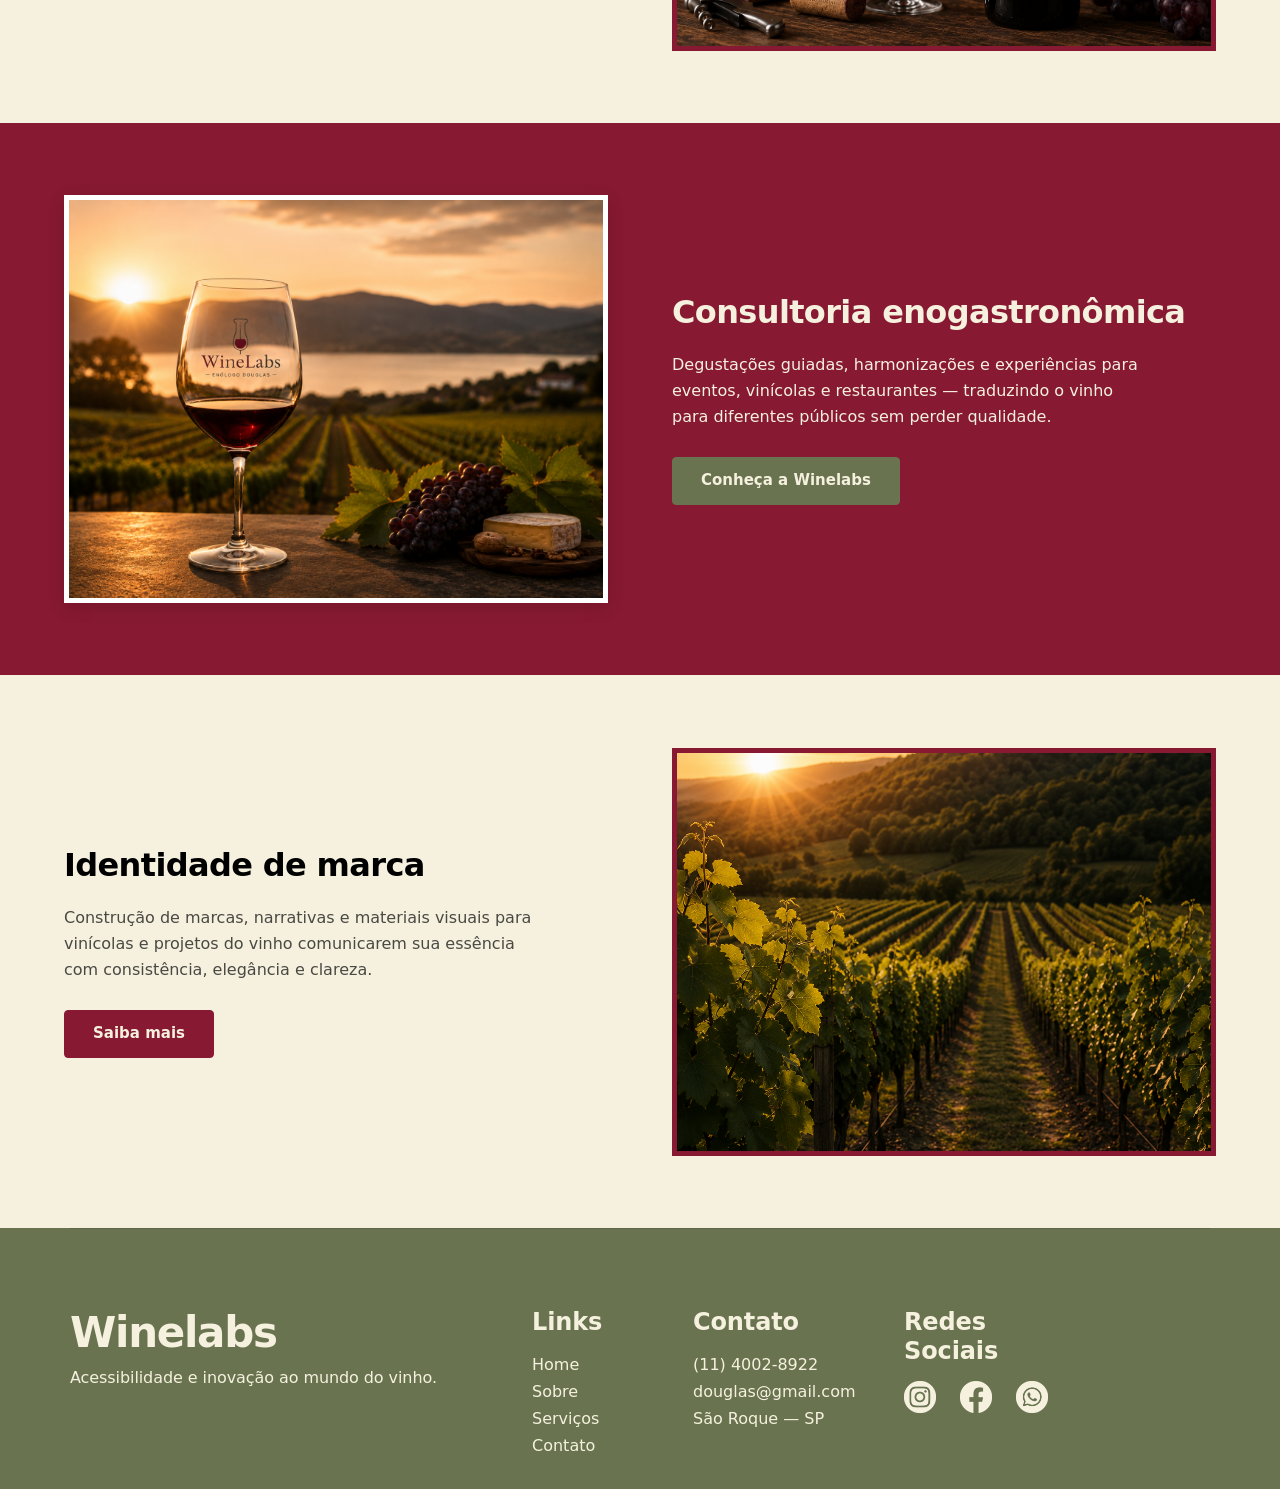
==== commit 280e4599: "Ajustes" ====
--- a/index.html
+++ b/index.html
@@ -142,7 +142,6 @@
                 </div>
             </div>
         </div>
-        <p class="rodape-credito">&copy; 2026 Leonardo Gabriel</p>
     </footer>
 
 </body>
--- a/estilos/inicio.css
+++ b/estilos/inicio.css
@@ -112,8 +112,7 @@
     padding: 12px 28px;
     font-family: system-ui, -apple-system, "Segoe UI", Roboto, "Helvetica Neue", Arial, sans-serif;
     font-size: 15px;
-    font-weight: 600;
-    text-decoration: none;
+    font-weight: 600;    text-decoration: none;
     border-radius: 4px;
     transition: background 0.2s, color 0.2s, border-color 0.2s;
 }
@@ -153,14 +152,13 @@
 .imagem-unica {
     margin: 0;
     background: #ffffff;
-    border: 5px solid #ffffff;
+    border: 5px solid #871932;
     aspect-ratio: 4 / 3;
     display: flex;
     align-items: center;
     justify-content: center;
     overflow: hidden;
 }
-
 .imagem-unica img {
     width: 100%;
     height: 100%;
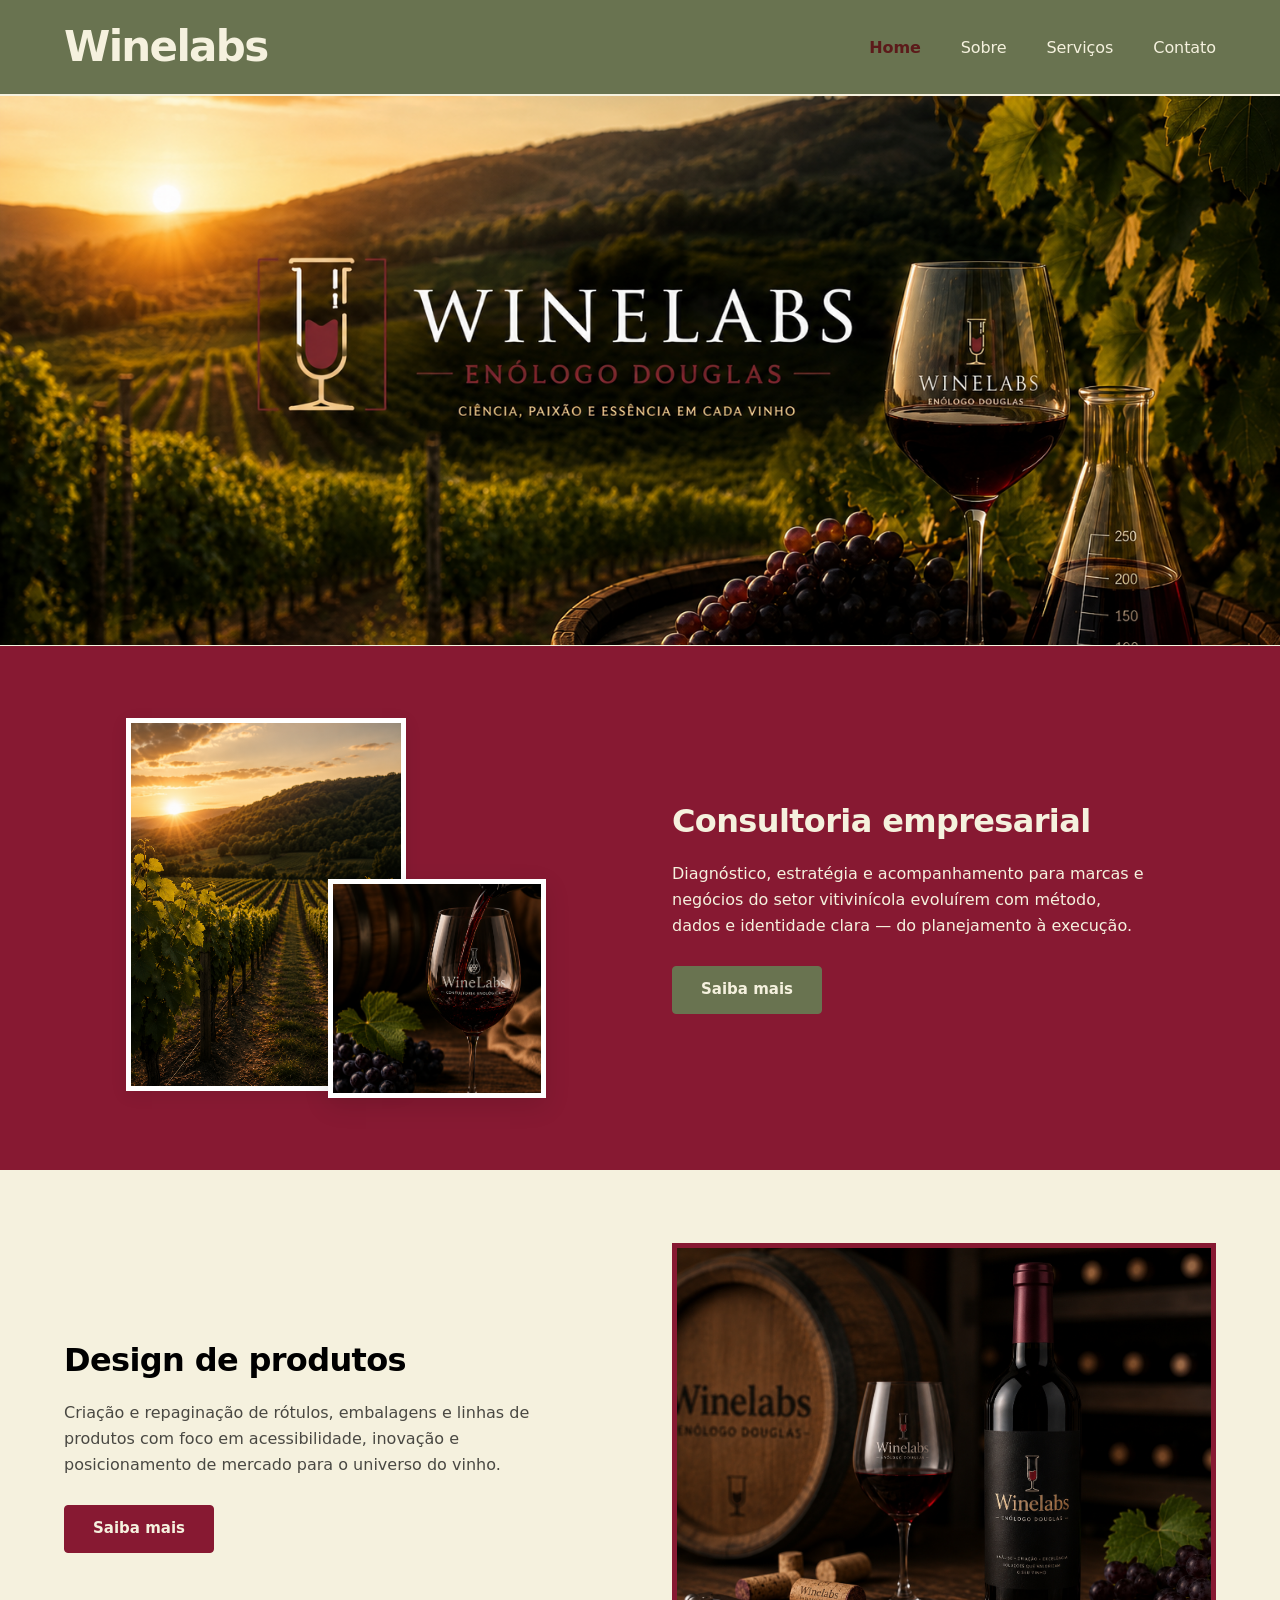
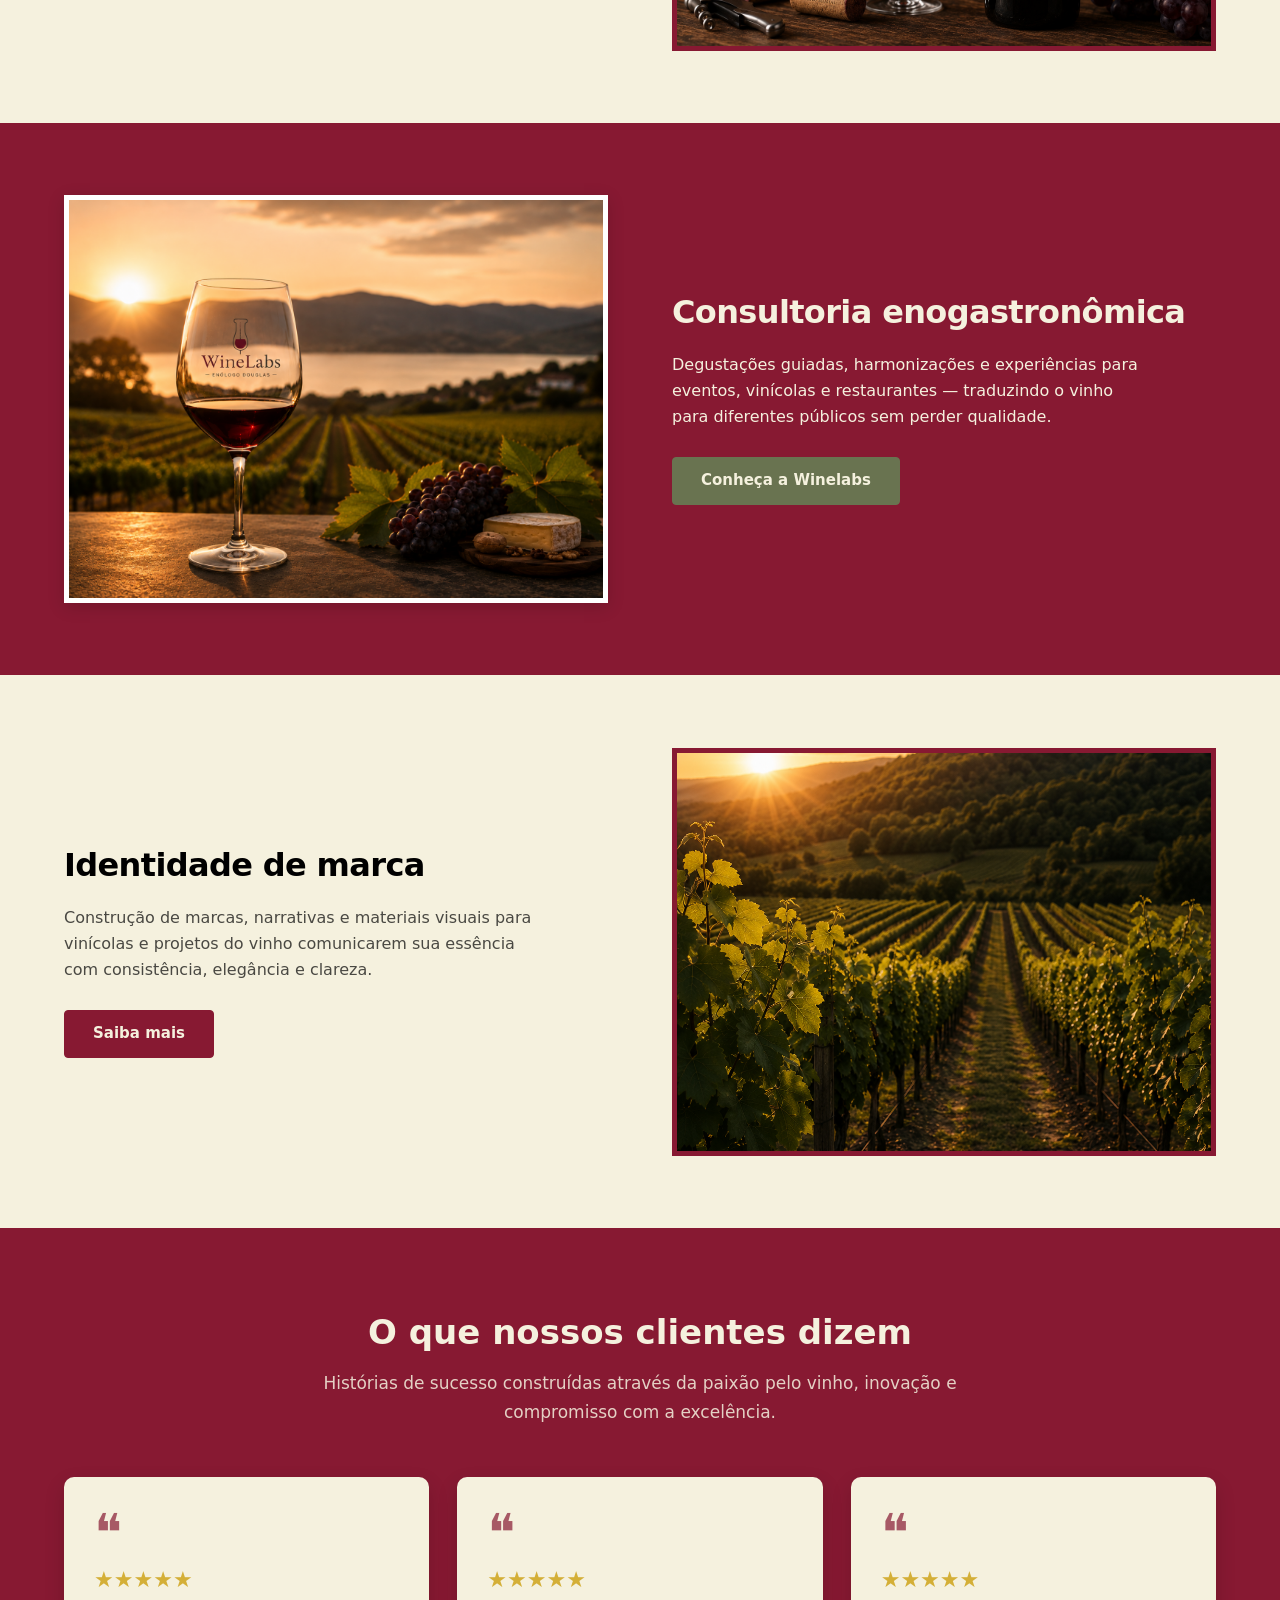
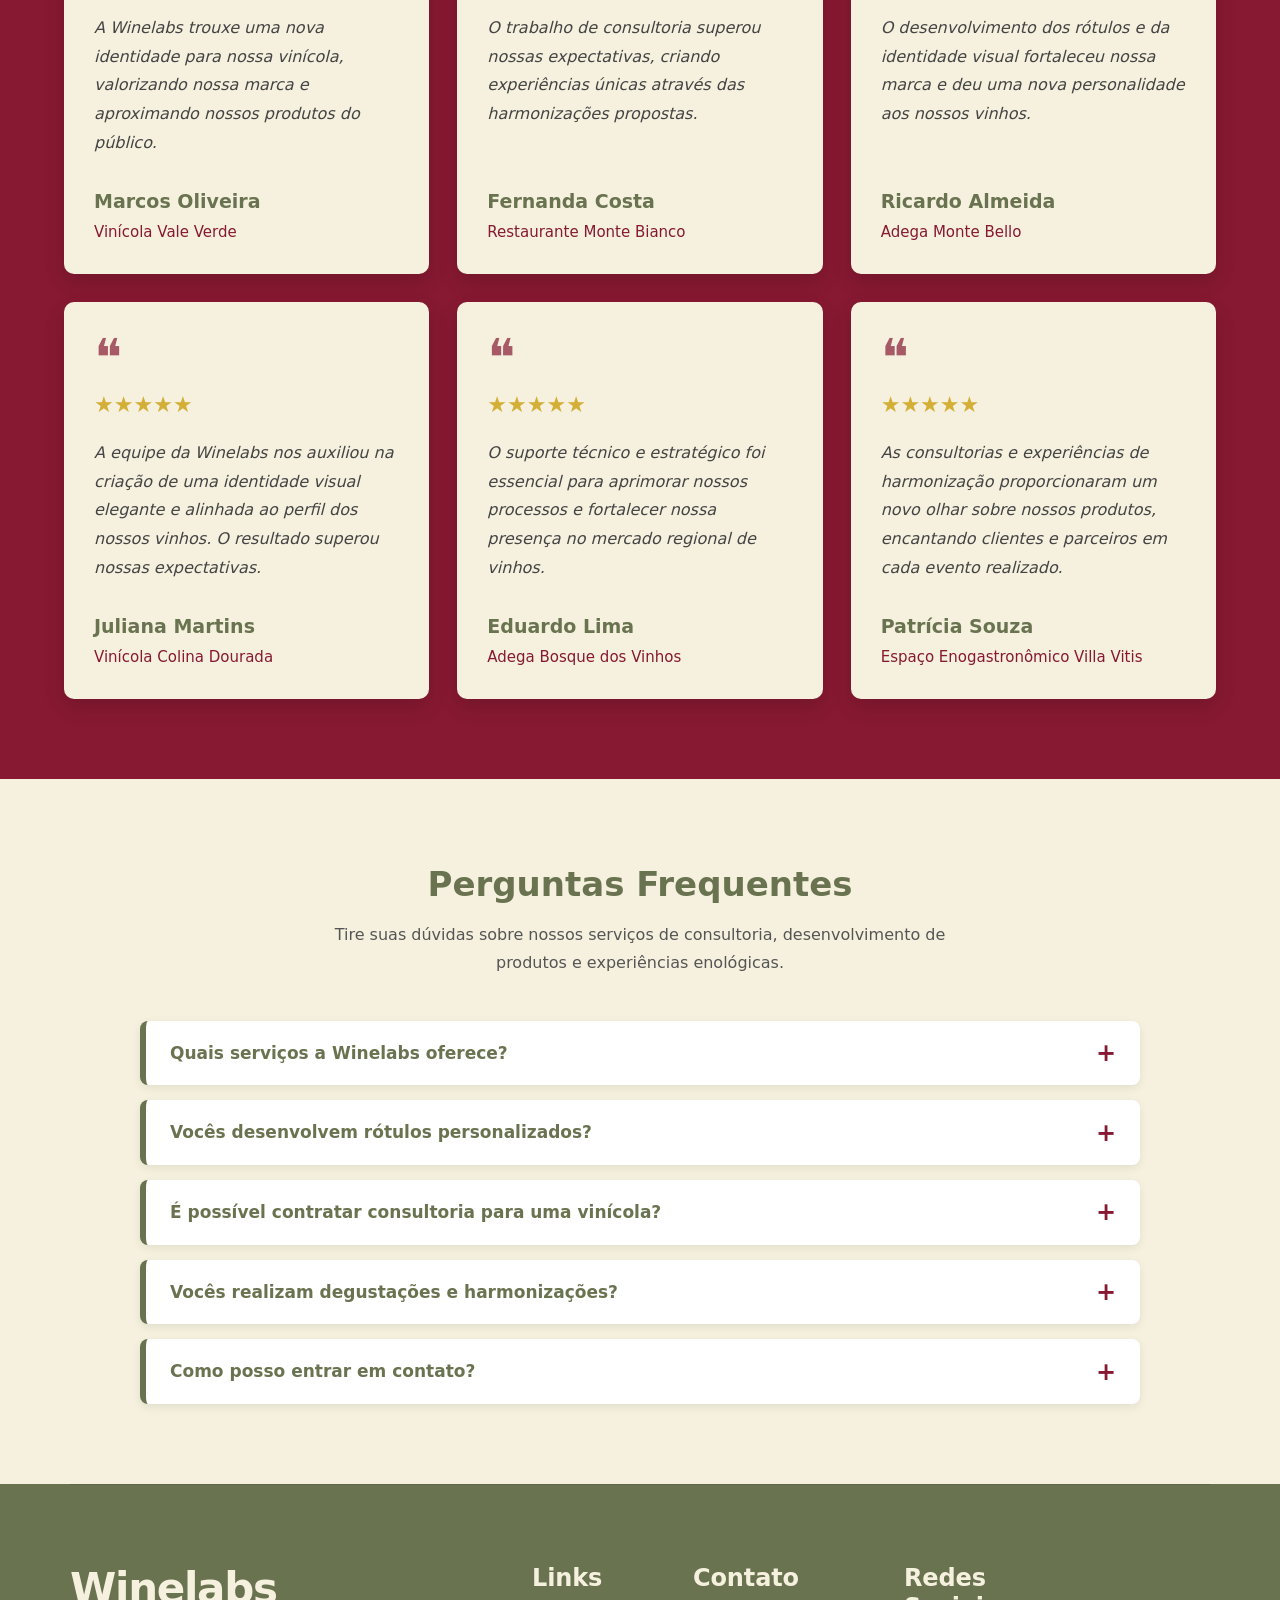
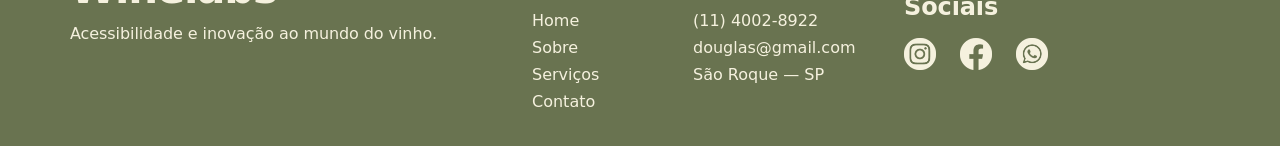
==== commit 554619c4: "Acrescente Faq e depoimentos" ====
--- a/index.html
+++ b/index.html
@@ -35,8 +35,8 @@
         <section class="bloco-inicio bloco-vinho">
             <div class="bloco-interno">
                 <div class="imagens-sobrepostas">
-                    <img class="imagem-fundo" src="recursos/imagens/vinhedo-por-do-sol.png"
-                        alt="Paisagem de vinhedos">
+
+                    <img class="imagem-fundo" src="recursos/imagens/vinhedo-por-do-sol.png" alt="Paisagem de vinhedos">
                     <img class="imagem-frente" src="recursos/imagens/vinho-tinto-servido-na-taca.png"
                         alt="Vinho tinto sendo servido em uma taça">
                 </div>
@@ -97,6 +97,196 @@
         </section>
     </main>
 
+    <section class="depoimentos-home">
+        <div class="depoimentos-container">
+
+            <div class="depoimentos-titulo">
+                <h2>O que nossos clientes dizem</h2>
+                <p>
+                    Histórias de sucesso construídas através da paixão pelo vinho,
+                    inovação e compromisso com a excelência.
+                </p>
+            </div>
+
+            <div class="depoimentos-grid">
+
+                <article class="card-depoimento">
+
+                    <div class="aspas">❝</div>
+
+                    <div class="estrelas">★★★★★</div>
+
+                    <p>
+                        A Winelabs trouxe uma nova identidade para nossa vinícola,
+                        valorizando nossa marca e aproximando nossos produtos do público.
+                    </p>
+
+                    <div class="cliente">
+                        <h4>Marcos Oliveira</h4>
+                        <span>Vinícola Vale Verde</span>
+                    </div>
+
+                </article>
+
+                <article class="card-depoimento">
+
+                    <div class="aspas">❝</div>
+
+                    <div class="estrelas">★★★★★</div>
+
+                    <p>
+                        O trabalho de consultoria superou nossas expectativas,
+                        criando experiências únicas através das harmonizações propostas.
+                    </p>
+
+                    <div class="cliente">
+                        <h4>Fernanda Costa</h4>
+                        <span>Restaurante Monte Bianco</span>
+                    </div>
+
+                </article>
+
+                <article class="card-depoimento">
+
+                    <div class="aspas">❝</div>
+
+                    <div class="estrelas">★★★★★</div>
+
+                    <p>
+                        O desenvolvimento dos rótulos e da identidade visual fortaleceu
+                        nossa marca e deu uma nova personalidade aos nossos vinhos.
+                    </p>
+
+                    <div class="cliente">
+                        <h4>Ricardo Almeida</h4>
+                        <span>Adega Monte Bello</span>
+                    </div>
+
+                </article>
+
+
+                <article class="card-depoimento">
+
+                    <div class="aspas">❝</div>
+
+                    <div class="estrelas">★★★★★</div>
+
+                    <p>
+                        A equipe da Winelabs nos auxiliou na criação de uma identidade visual
+                        elegante e alinhada ao perfil dos nossos vinhos. O resultado superou
+                        nossas expectativas.
+                    </p>
+
+                    <div class="cliente">
+                        <h4>Juliana Martins</h4>
+                        <span>Vinícola Colina Dourada</span>
+                    </div>
+
+                </article>
+
+                <article class="card-depoimento">
+
+                    <div class="aspas">❝</div>
+
+                    <div class="estrelas">★★★★★</div>
+
+                    <p>
+                        O suporte técnico e estratégico foi essencial para aprimorar nossos
+                        processos e fortalecer nossa presença no mercado regional de vinhos.
+                    </p>
+
+                    <div class="cliente">
+                        <h4>Eduardo Lima</h4>
+                        <span>Adega Bosque dos Vinhos</span>
+                    </div>
+
+                </article>
+
+                <article class="card-depoimento">
+
+                    <div class="aspas">❝</div>
+
+                    <div class="estrelas">★★★★★</div>
+
+                    <p>
+                        As consultorias e experiências de harmonização proporcionaram um novo
+                        olhar sobre nossos produtos, encantando clientes e parceiros em cada
+                        evento realizado.
+                    </p>
+
+                    <div class="cliente">
+                        <h4>Patrícia Souza</h4>
+                        <span>Espaço Enogastronômico Villa Vitis</span>
+                    </div>
+
+                </article>
+
+
+
+            </div>
+
+        </div>
+    </section>
+
+    <section class="faq-home">
+        <div class="faq-container">
+
+            <div class="faq-titulo">
+                <h2>Perguntas Frequentes</h2>
+                <p>
+                    Tire suas dúvidas sobre nossos serviços de consultoria,
+                    desenvolvimento de produtos e experiências enológicas.
+                </p>
+            </div>
+
+            <div class="faq-lista">
+
+                <details>
+                    <summary>Quais serviços a Winelabs oferece?</summary>
+                    <p>
+                        Atuamos com consultoria empresarial, design de produtos,
+                        identidade de marca e consultoria enogastronômica para o
+                        setor vitivinícola.
+                    </p>
+                </details>
+
+                <details>
+                    <summary>Vocês desenvolvem rótulos personalizados?</summary>
+                    <p>
+                        Sim. Criamos projetos exclusivos para vinhos, incluindo
+                        identidade visual, embalagens e posicionamento da marca.
+                    </p>
+                </details>
+
+                <details>
+                    <summary>É possível contratar consultoria para uma vinícola?</summary>
+                    <p>
+                        Sim. A consultoria é personalizada e atende desde pequenos
+                        produtores até empresas consolidadas do setor.
+                    </p>
+                </details>
+
+                <details>
+                    <summary>Vocês realizam degustações e harmonizações?</summary>
+                    <p>
+                        Sim. Desenvolvemos experiências enogastronômicas para
+                        eventos, restaurantes e vinícolas.
+                    </p>
+                </details>
+
+                <details>
+                    <summary>Como posso entrar em contato?</summary>
+                    <p>
+                        Você pode utilizar a página de contato do site ou nossos
+                        canais de atendimento para solicitar um orçamento.
+                    </p>
+                </details>
+
+            </div>
+
+        </div>
+    </section>
+
     <footer class="rodape">
         <div class="rodape-estrutura">
             <div class="rodape-conteudo">
@@ -126,16 +316,13 @@
                 <div class="rodape-coluna coluna-redes">
                     <div class="rodape-titulo-coluna">Redes Sociais</div>
                     <div class="redes-sociais">
-                        <a href="https://www.instagram.com/" target="_blank"
-                            class="rede-social">
+                        <a href="https://www.instagram.com/" target="_blank" class="rede-social">
                             <img src="recursos/icones/instagram.png" alt="">
                         </a>
-                        <a href="https://www.facebook.com/" target="_blank"
-                            class="rede-social">
+                        <a href="https://www.facebook.com/" target="_blank" class="rede-social">
                             <img src="recursos/icones/facebook.png" alt="">
                         </a>
-                        <a href="https://wa.me/5511999999999" target="_blank"
-                            class="rede-social">
+                        <a href="https://wa.me/5511999999999" target="_blank" class="rede-social">
                             <img src="recursos/icones/whatsapp.png" alt="">
                         </a>
                     </div>
@@ -146,4 +333,4 @@
 
 </body>
 
-</html>
+</html>
--- a/estilos/inicio.css
+++ b/estilos/inicio.css
@@ -218,3 +218,239 @@
         font-size: 26px;
     }
 }
+
+
+/* ===========================
+   DEPOIMENTOS
+=========================== */
+
+.depoimentos-home {
+    background: #871932;
+    padding: 80px 64px;
+    border-bottom: 1px solid #F5F1DE;
+}
+
+.depoimentos-container {
+    max-width: 1200px;
+    margin: 0 auto;
+}
+
+.depoimentos-titulo {
+    text-align: center;
+    margin-bottom: 50px;
+}
+
+.depoimentos-titulo h2 {
+    color: #F5F1DE;
+    font-size: 34px;
+    margin-bottom: 12px;
+    font-weight: 700;
+}
+
+.depoimentos-titulo p {
+    color: rgba(245, 241, 222, 0.85);
+    max-width: 700px;
+    margin: 0 auto;
+    line-height: 1.7;
+    font-size: 17px;
+}
+
+
+.depoimentos-grid {
+    display: grid;
+    grid-template-columns: repeat(3, 1fr);
+    gap: 28px;
+}
+
+
+
+.card-depoimento {
+    background: #F5F1DE;
+    border-radius: 10px;
+    padding: 30px;
+
+    display: flex;
+    flex-direction: column;
+    justify-content: space-between;
+
+    min-height: 300px;
+
+    box-shadow: 0 8px 20px rgba(0,0,0,.15);
+
+    transition: .25s ease;
+}
+
+.card-depoimento:hover {
+    transform: translateY(-6px);
+}
+
+
+
+.aspas {
+    font-size: 52px;
+    color: #871932;
+    line-height: 1;
+    opacity: .7;
+    margin-bottom: 5px;
+}
+
+
+
+.estrelas {
+    color: #d4af37;
+    font-size: 22px;
+    margin-bottom: 18px;
+}
+
+
+
+.card-depoimento p {
+    color: #444;
+    font-size: 16px;
+    line-height: 1.8;
+    font-style: italic;
+    margin-bottom: 30px;
+}
+
+
+
+.cliente {
+    margin-top: auto;
+}
+
+.cliente h4 {
+    color: #697350;
+    font-size: 19px;
+    margin-bottom: 5px;
+}
+
+.cliente span {
+    color: #871932;
+    font-size: 15px;
+    font-weight: 500;
+}
+
+
+
+@media (max-width: 900px) {
+
+    .depoimentos-home {
+        padding: 50px 20px;
+    }
+
+    .depoimentos-grid {
+        grid-template-columns: 1fr;
+    }
+
+    .card-depoimento {
+        min-height: auto;
+    }
+
+}
+
+/* ================= FAQ ================= */
+
+.faq-home {
+    background: #F5F1DE;
+    padding: 80px 64px;
+}
+
+.faq-container {
+    max-width: 1000px;
+    margin: 0 auto;
+}
+
+.faq-titulo {
+    text-align: center;
+    margin-bottom: 45px;
+}
+
+.faq-titulo h2 {
+    color: #697350;
+    font-size: 34px;
+    margin-bottom: 12px;
+}
+
+.faq-titulo p {
+    color: #555;
+    max-width: 650px;
+    margin: 0 auto;
+    line-height: 1.7;
+}
+
+.faq-lista {
+    display: flex;
+    flex-direction: column;
+    gap: 15px;
+}
+
+.faq-lista details {
+    background: #FFFFFF;
+    border-radius: 8px;
+    border-left: 6px solid #697350; 
+
+    overflow: hidden;
+
+    box-shadow: 0 3px 10px rgba(0,0,0,.08);
+
+    transition: .2s;
+}
+
+.faq-lista details[open] {
+    border-left-color: #871932; 
+}
+
+.faq-lista details:hover {
+    box-shadow: 0 6px 16px rgba(0,0,0,.12);
+}
+
+.faq-lista summary {
+    cursor: pointer;
+    padding: 20px 24px;
+    font-size: 17px;
+    font-weight: 600;
+    color: #697350;
+    list-style: none;
+    position: relative;
+}
+
+.faq-lista summary::-webkit-details-marker {
+    display: none;
+}
+
+.faq-lista summary::after {
+    content: "+";
+    position: absolute;
+    right: 24px;
+    top: 50%;
+    transform: translateY(-50%);
+    font-size: 24px;
+    color: #871932;
+    transition: .2s;
+}
+
+.faq-lista details[open] summary::after {
+    content: "−";
+}
+
+.faq-lista p {
+    padding: 0 24px 20px;
+    color: #555;
+    line-height: 1.8;
+}
+
+@media (max-width: 900px) {
+
+    .faq-home {
+        padding: 50px 20px;
+    }
+
+    .faq-titulo h2 {
+        font-size: 28px;
+    }
+
+    .faq-lista summary {
+        font-size: 16px;
+    }
+
+}
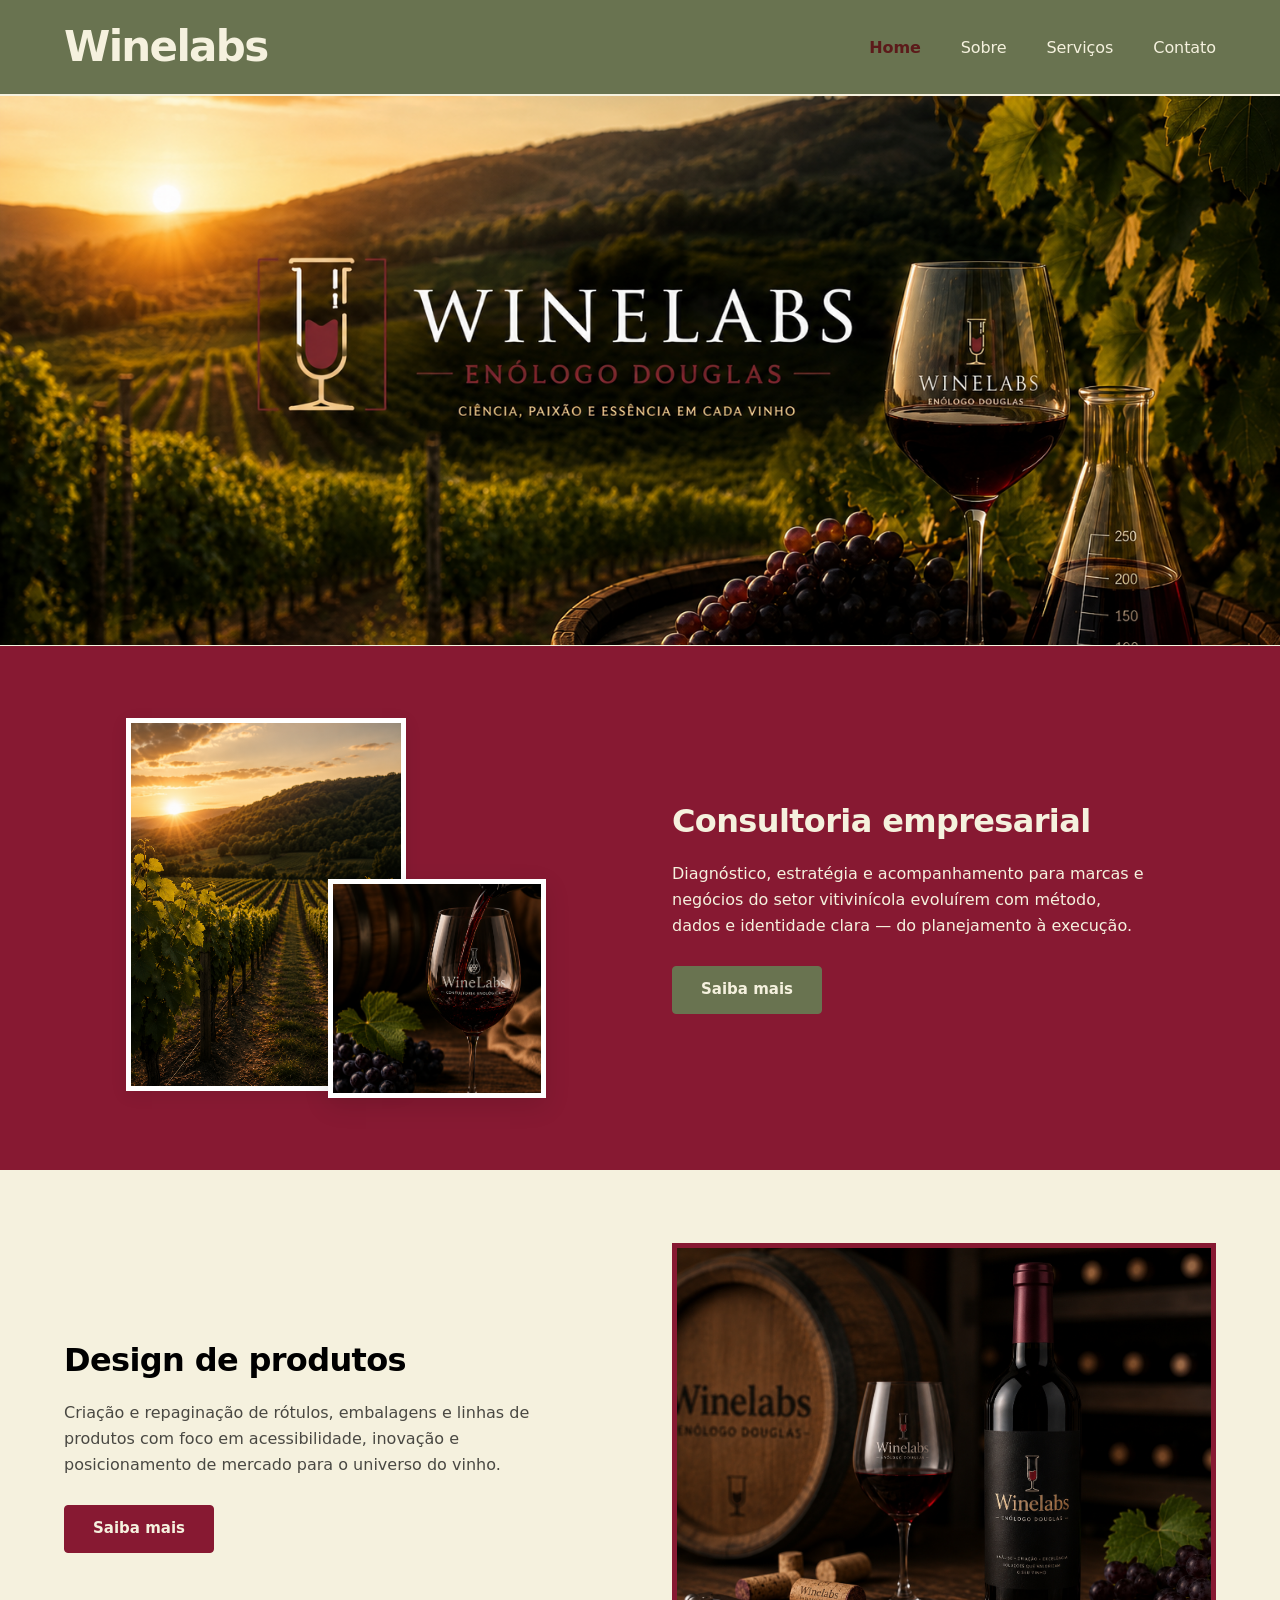
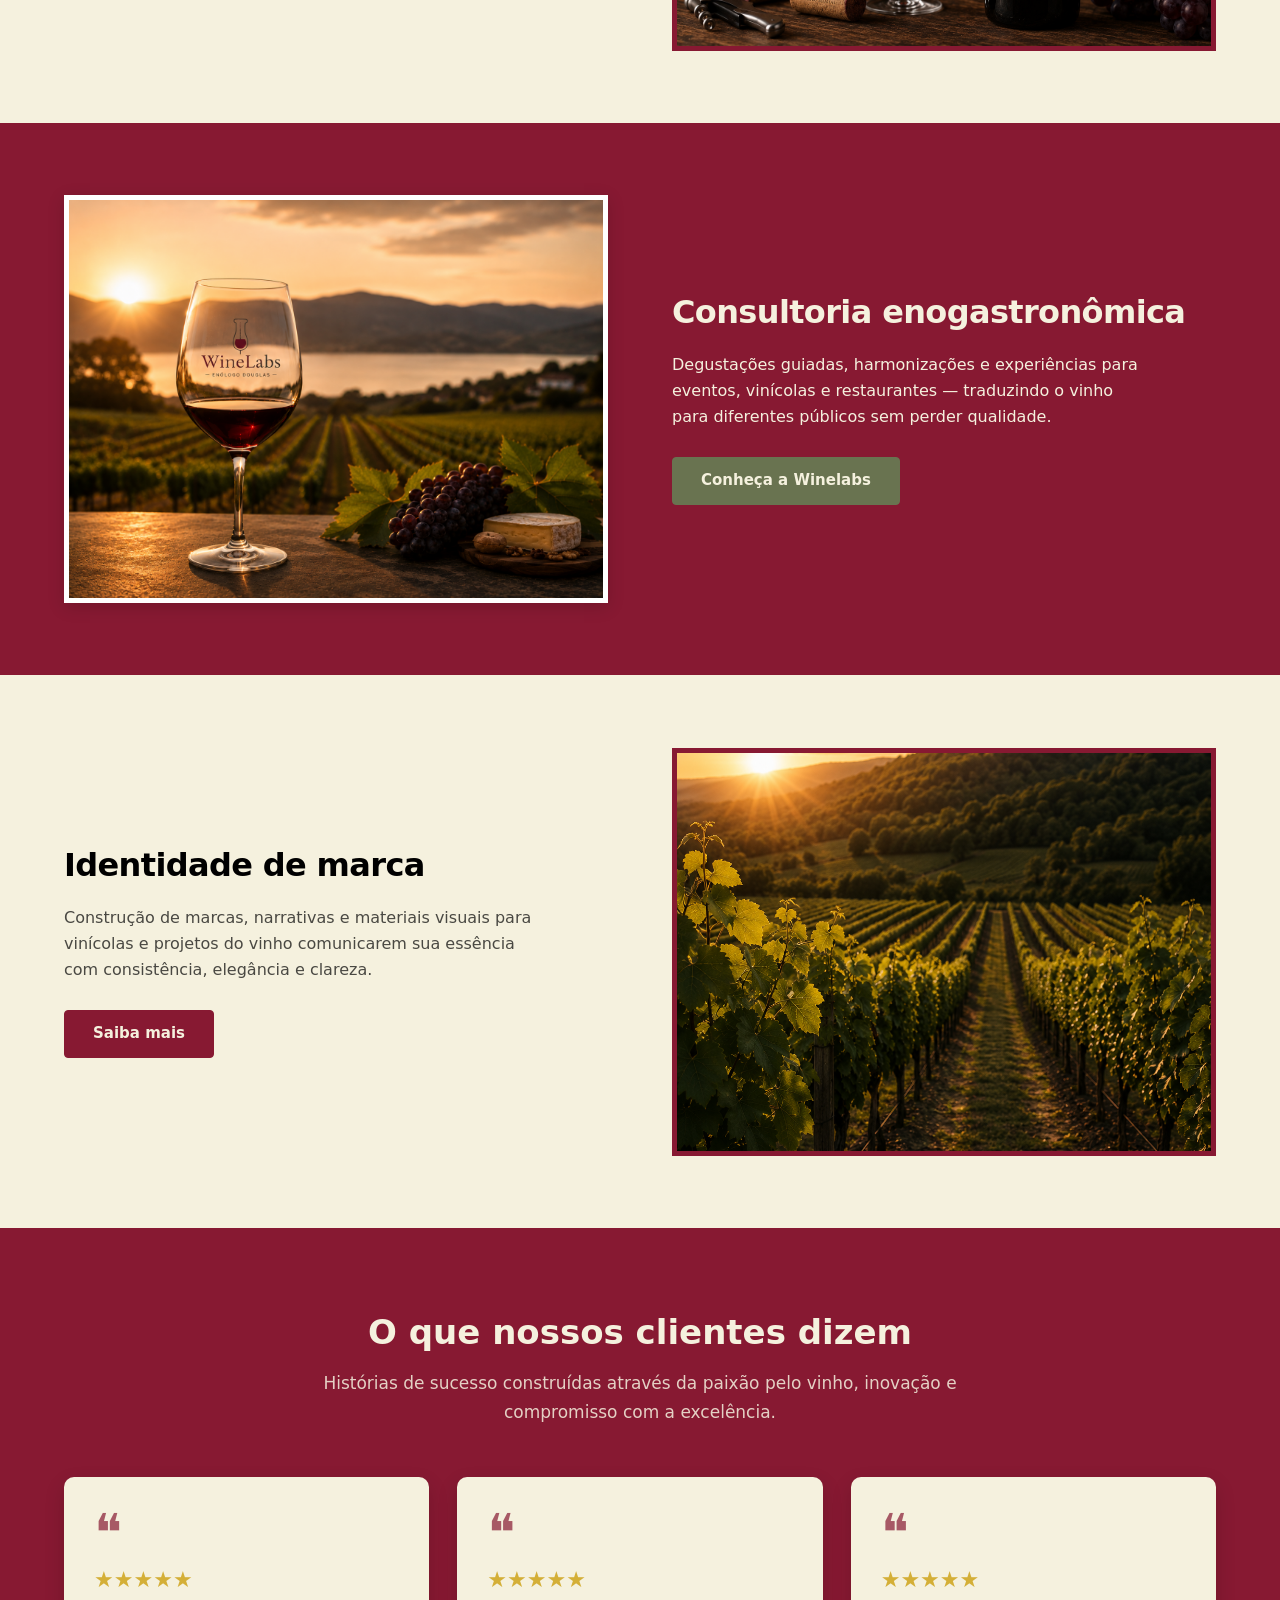
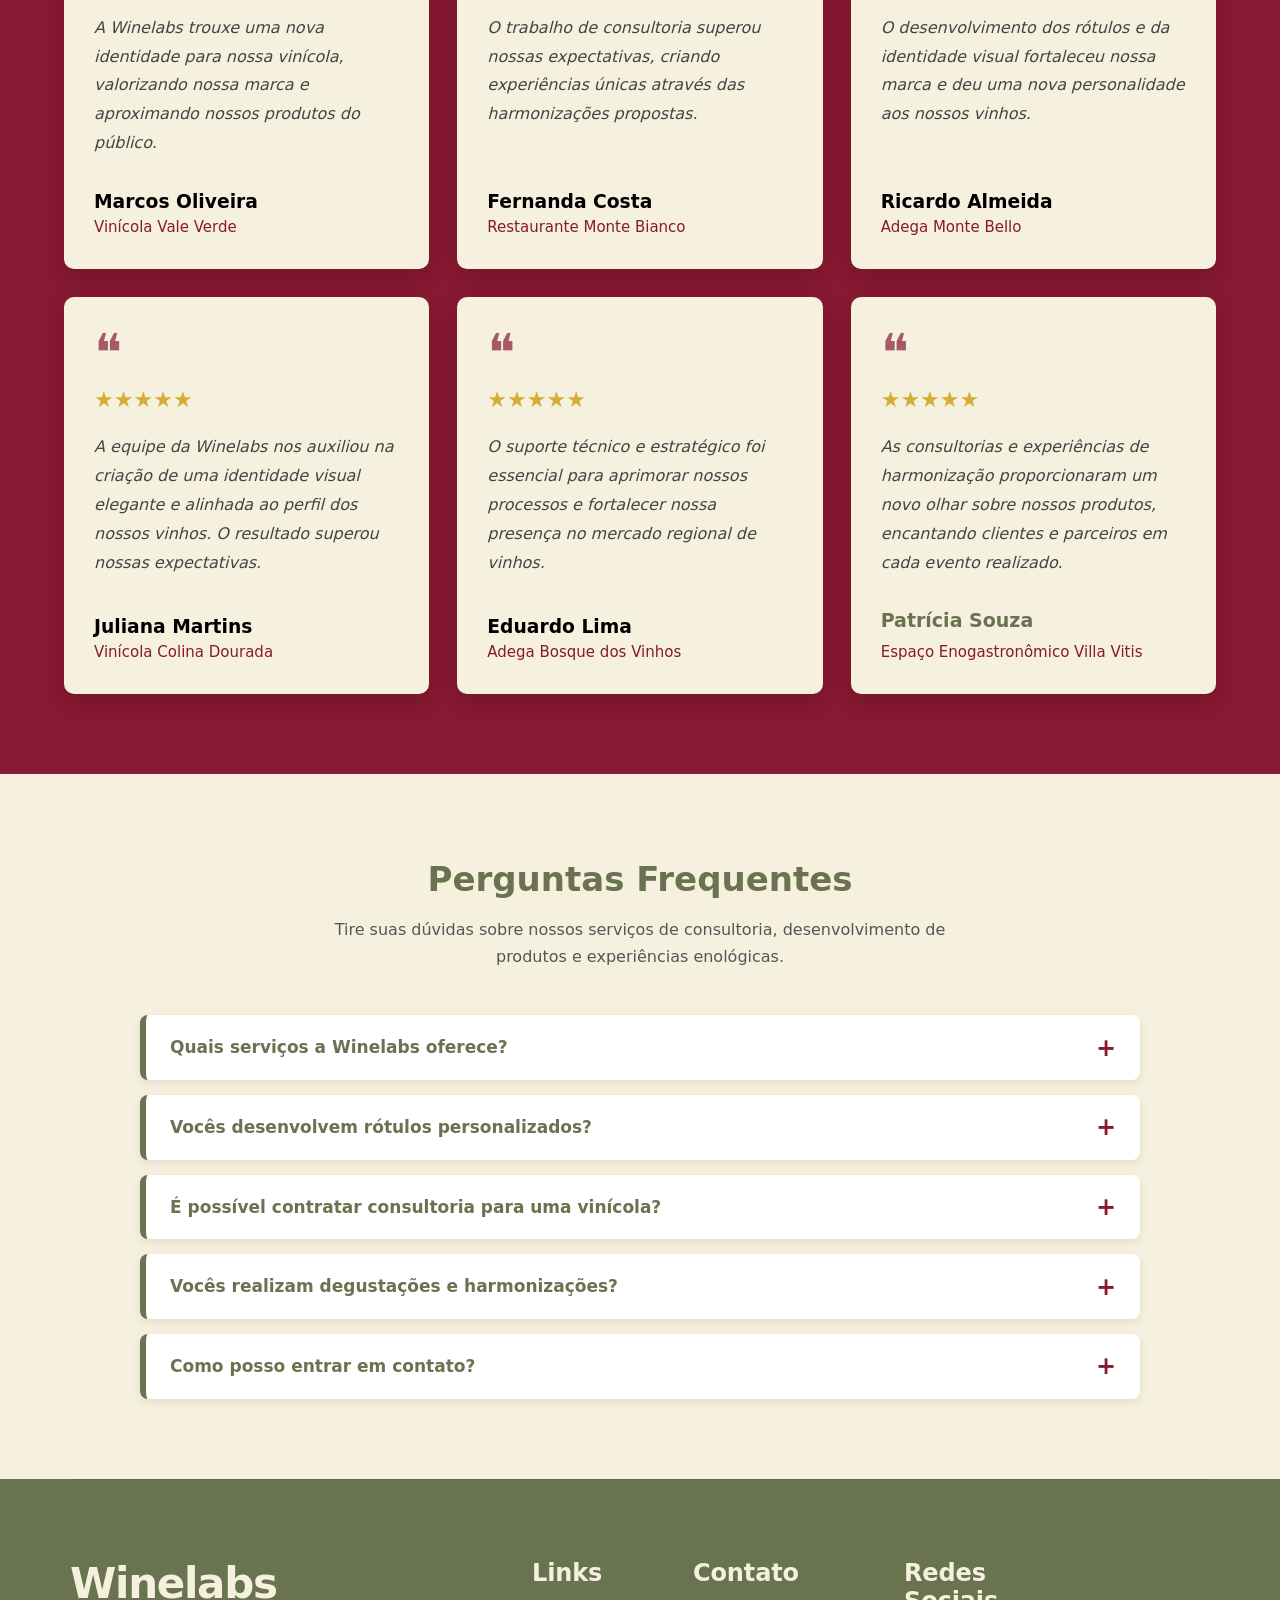
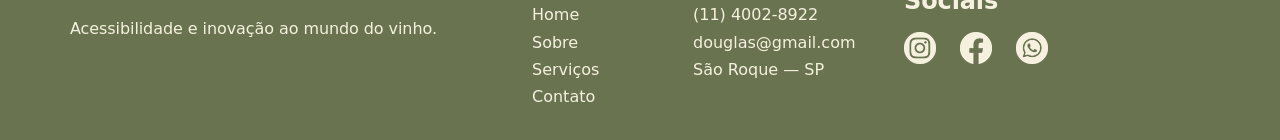
==== commit b7205282: "ajustes" ====
--- a/index.html
+++ b/index.html
@@ -122,7 +122,7 @@
                     </p>
 
                     <div class="cliente">
-                        <h4>Marcos Oliveira</h4>
+                        <h3>Marcos Oliveira</h3>
                         <span>Vinícola Vale Verde</span>
                     </div>
 
@@ -140,7 +140,7 @@
                     </p>
 
                     <div class="cliente">
-                        <h4>Fernanda Costa</h4>
+                        <h3>Fernanda Costa</h3>
                         <span>Restaurante Monte Bianco</span>
                     </div>
 
@@ -158,7 +158,7 @@
                     </p>
 
                     <div class="cliente">
-                        <h4>Ricardo Almeida</h4>
+                        <h3>Ricardo Almeida</h3>
                         <span>Adega Monte Bello</span>
                     </div>
 
@@ -178,7 +178,7 @@
                     </p>
 
                     <div class="cliente">
-                        <h4>Juliana Martins</h4>
+                        <h3>Juliana Martins</h3>
                         <span>Vinícola Colina Dourada</span>
                     </div>
 
@@ -196,7 +196,7 @@
                     </p>
 
                     <div class="cliente">
-                        <h4>Eduardo Lima</h4>
+                        <h3>Eduardo Lima</h3>
                         <span>Adega Bosque dos Vinhos</span>
                     </div>
 
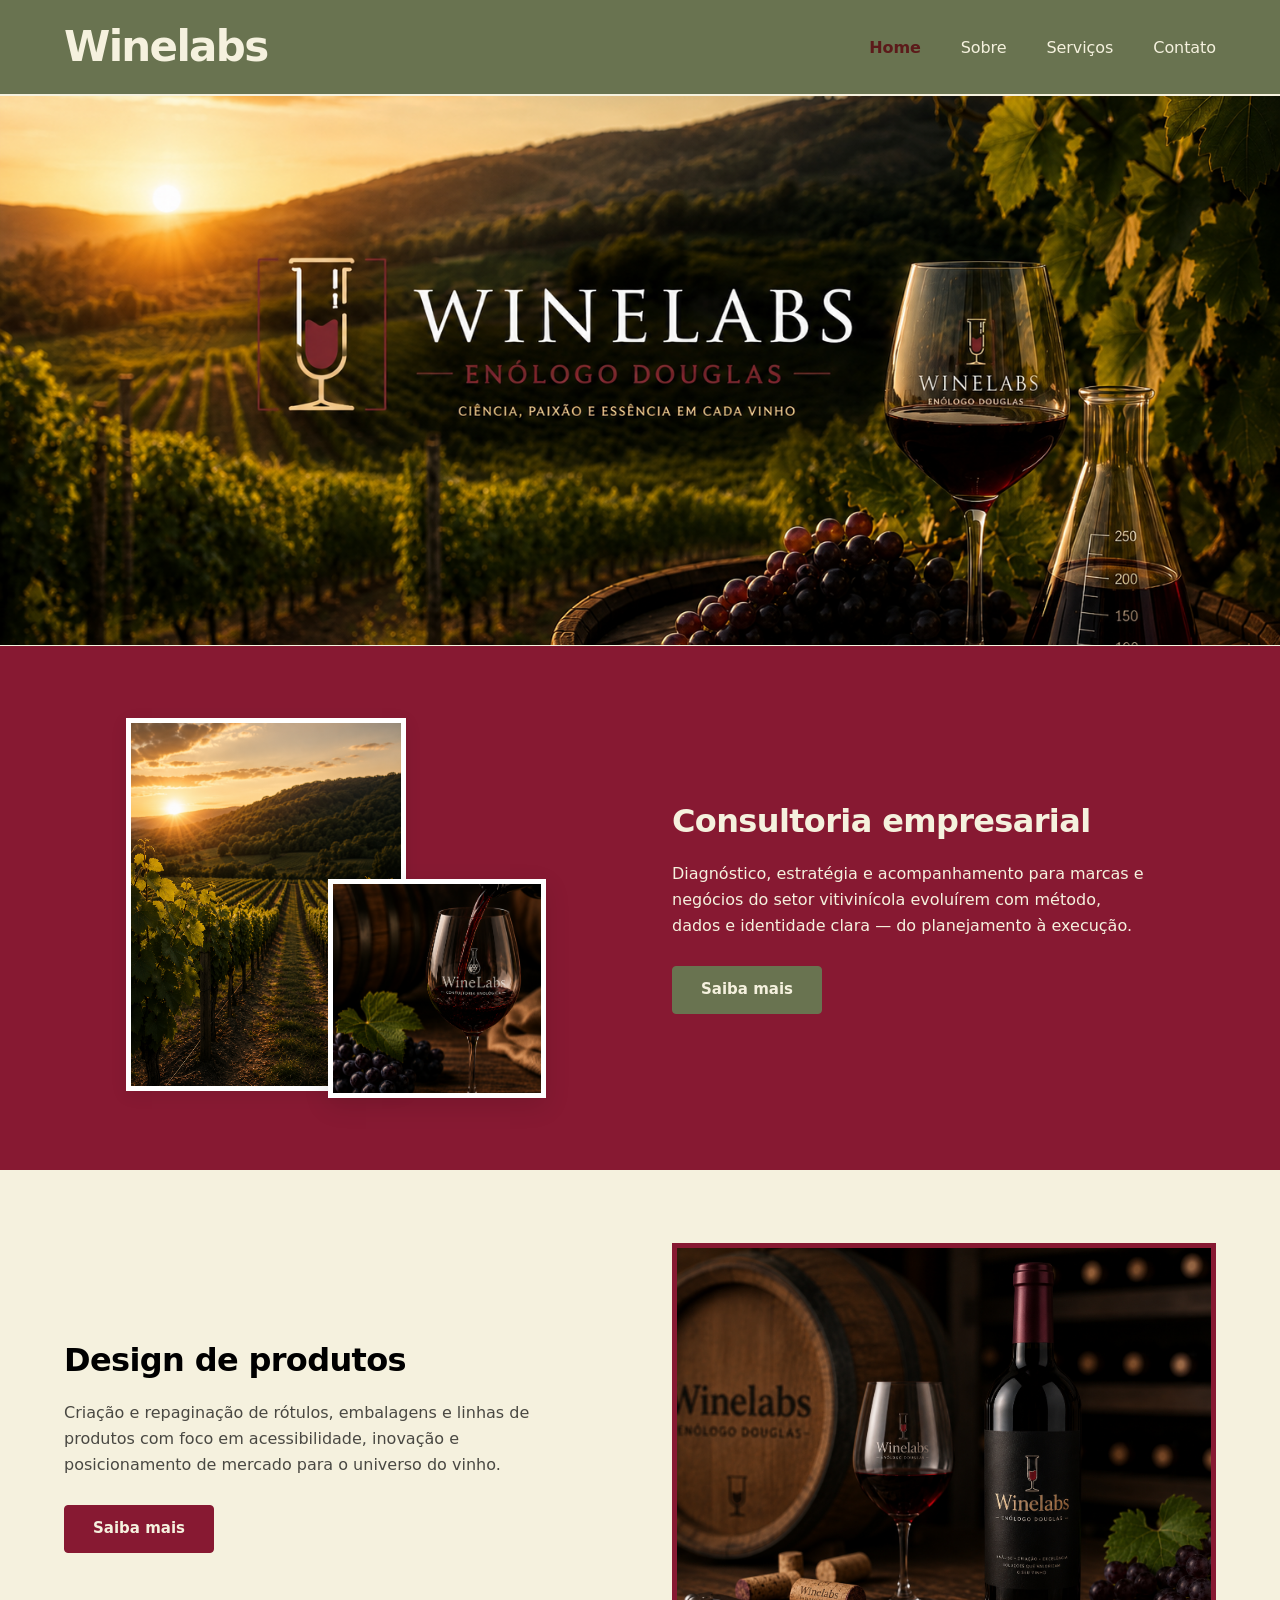
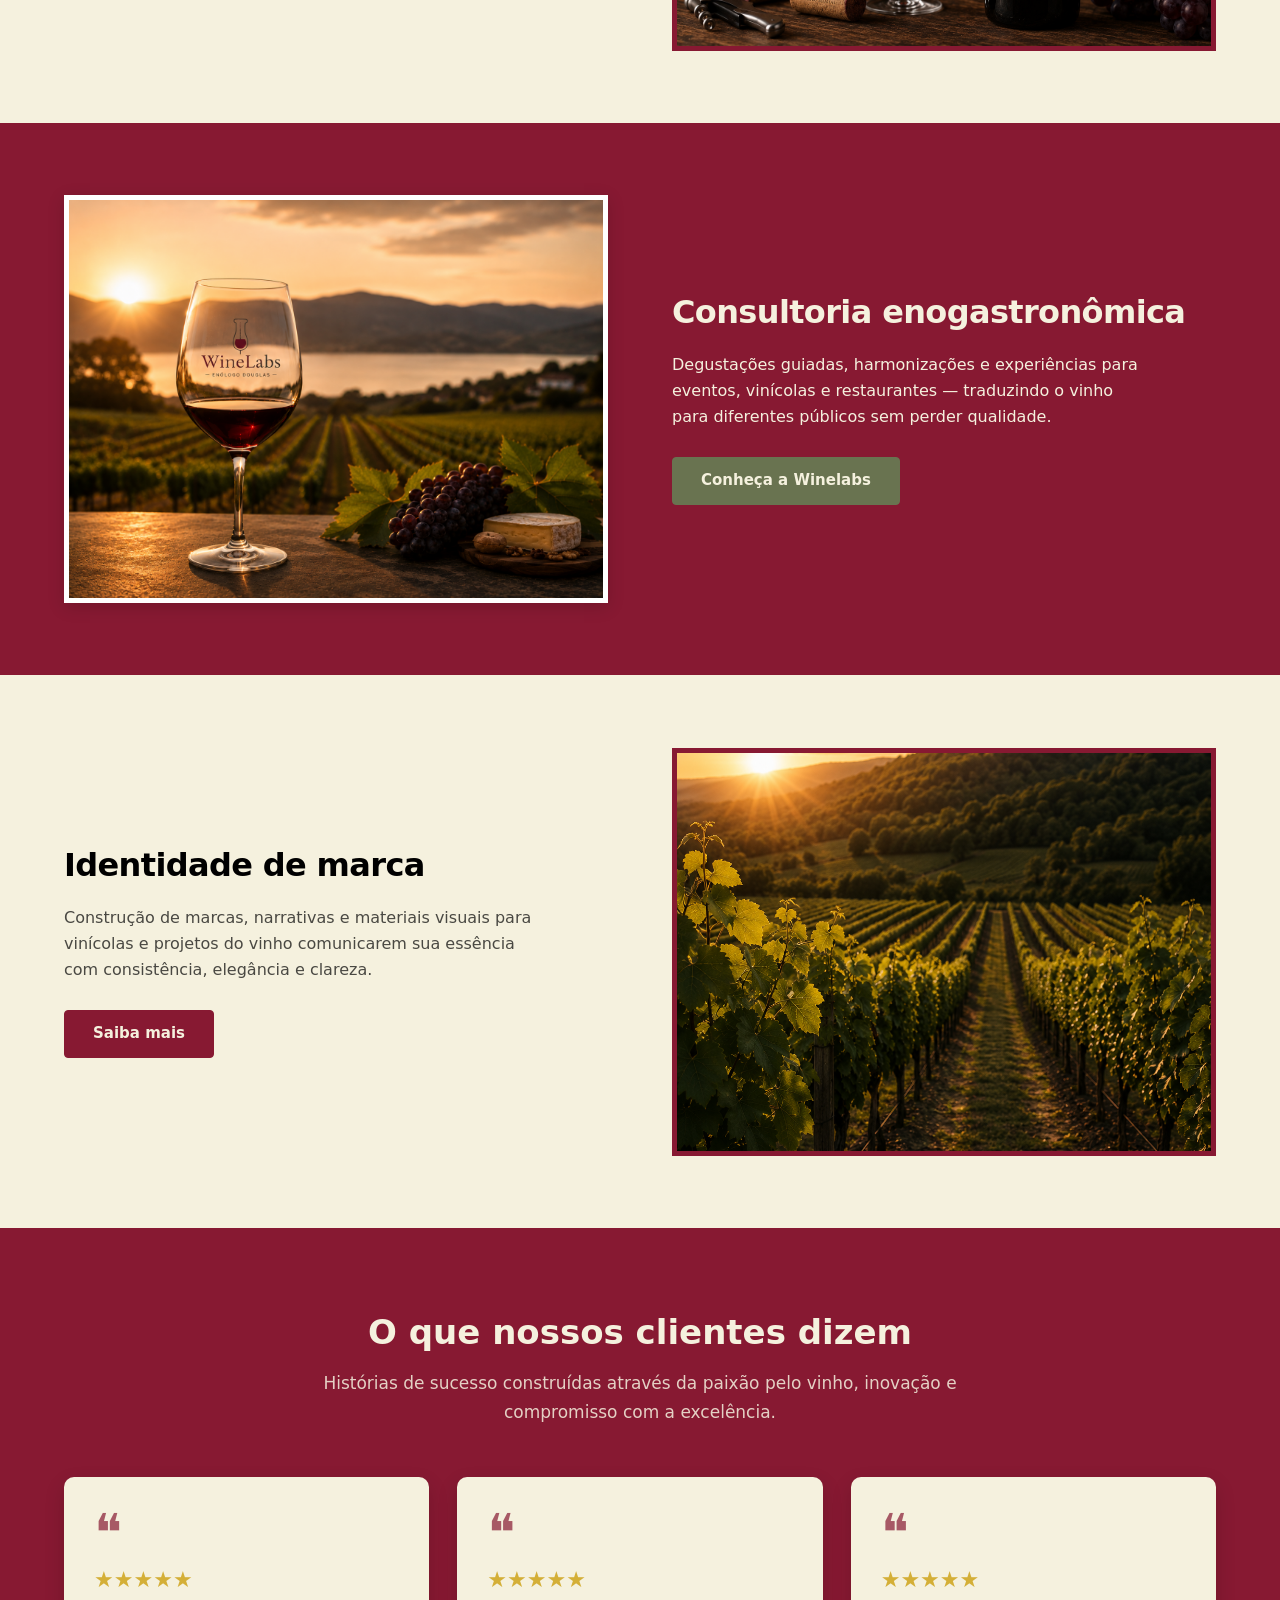
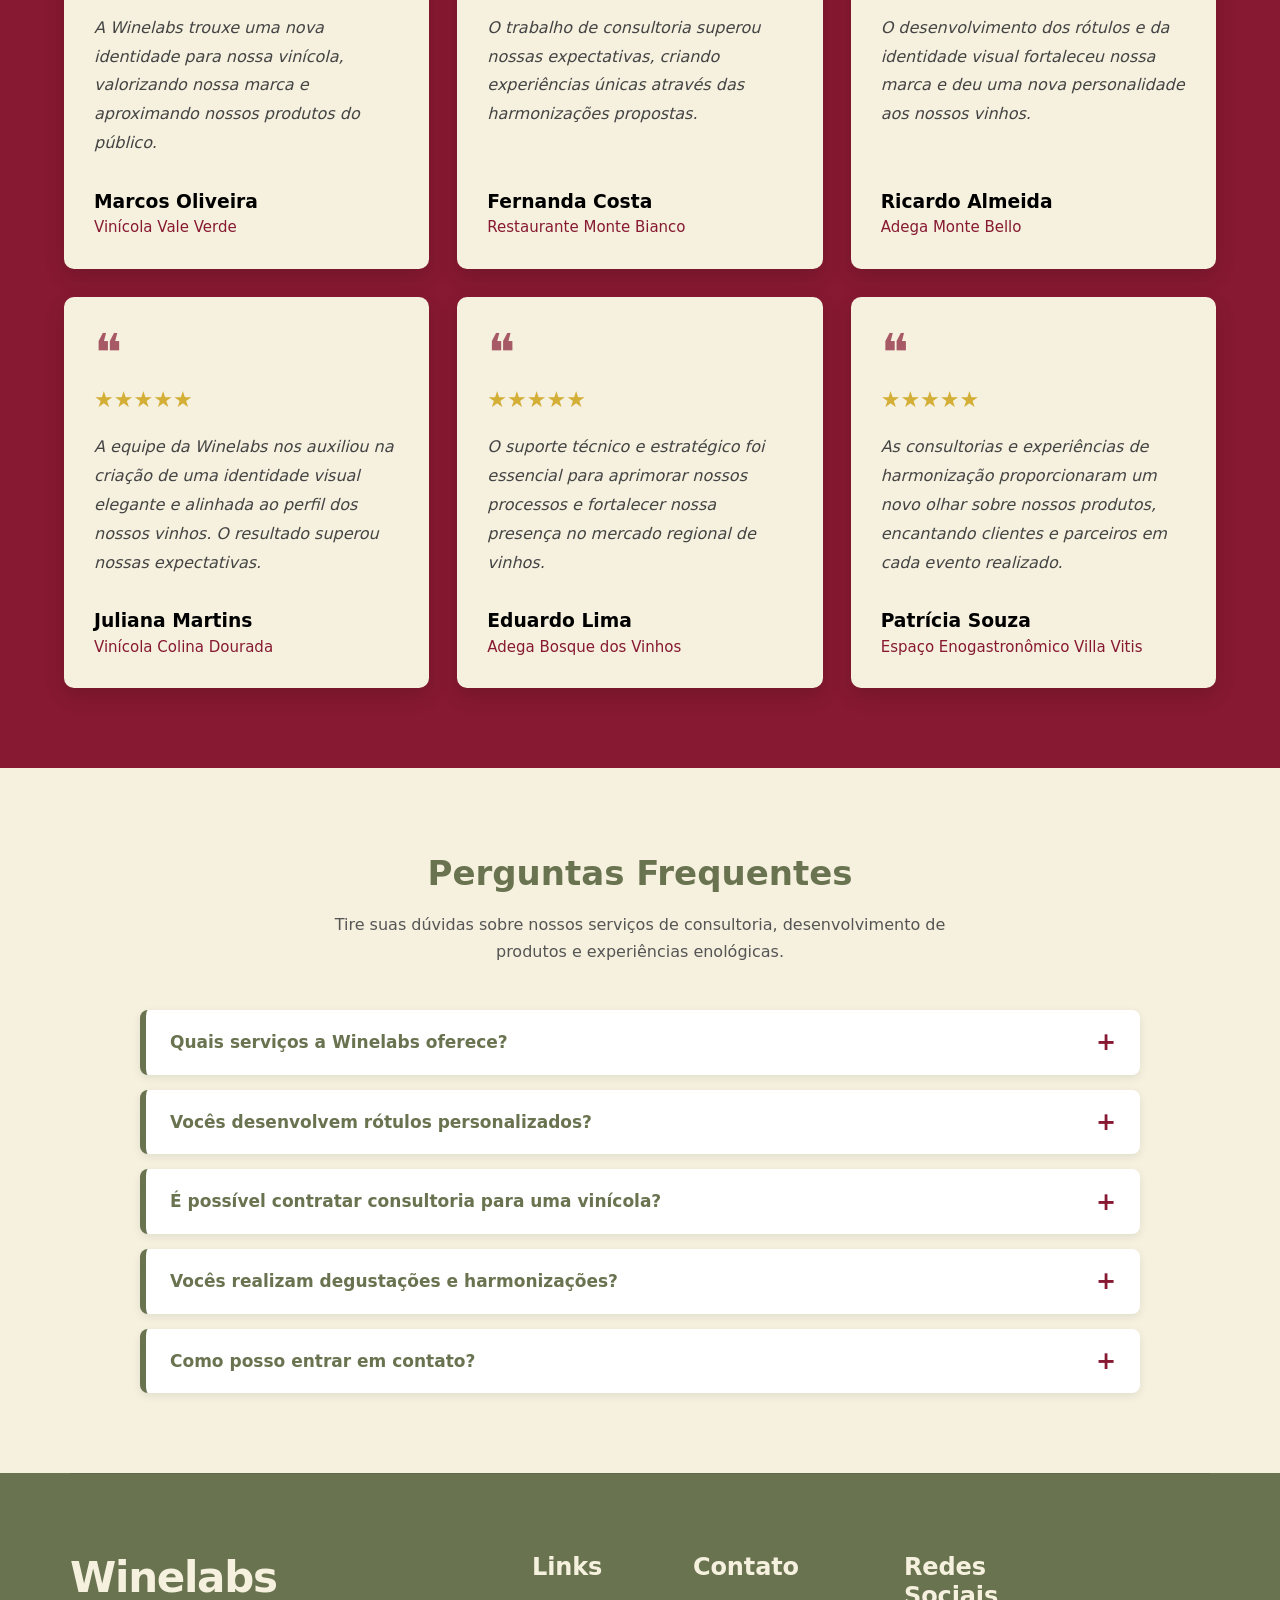
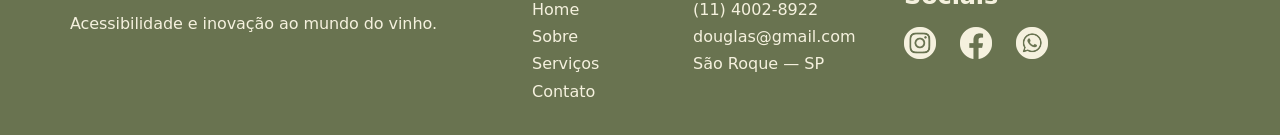
==== commit 00f61332: "Ajustes tag" ====
--- a/index.html
+++ b/index.html
@@ -215,7 +215,7 @@
                     </p>
 
                     <div class="cliente">
-                        <h4>Patrícia Souza</h4>
+                        <h3>Patrícia Souza</h3>
                         <span>Espaço Enogastronômico Villa Vitis</span>
                     </div>
 
